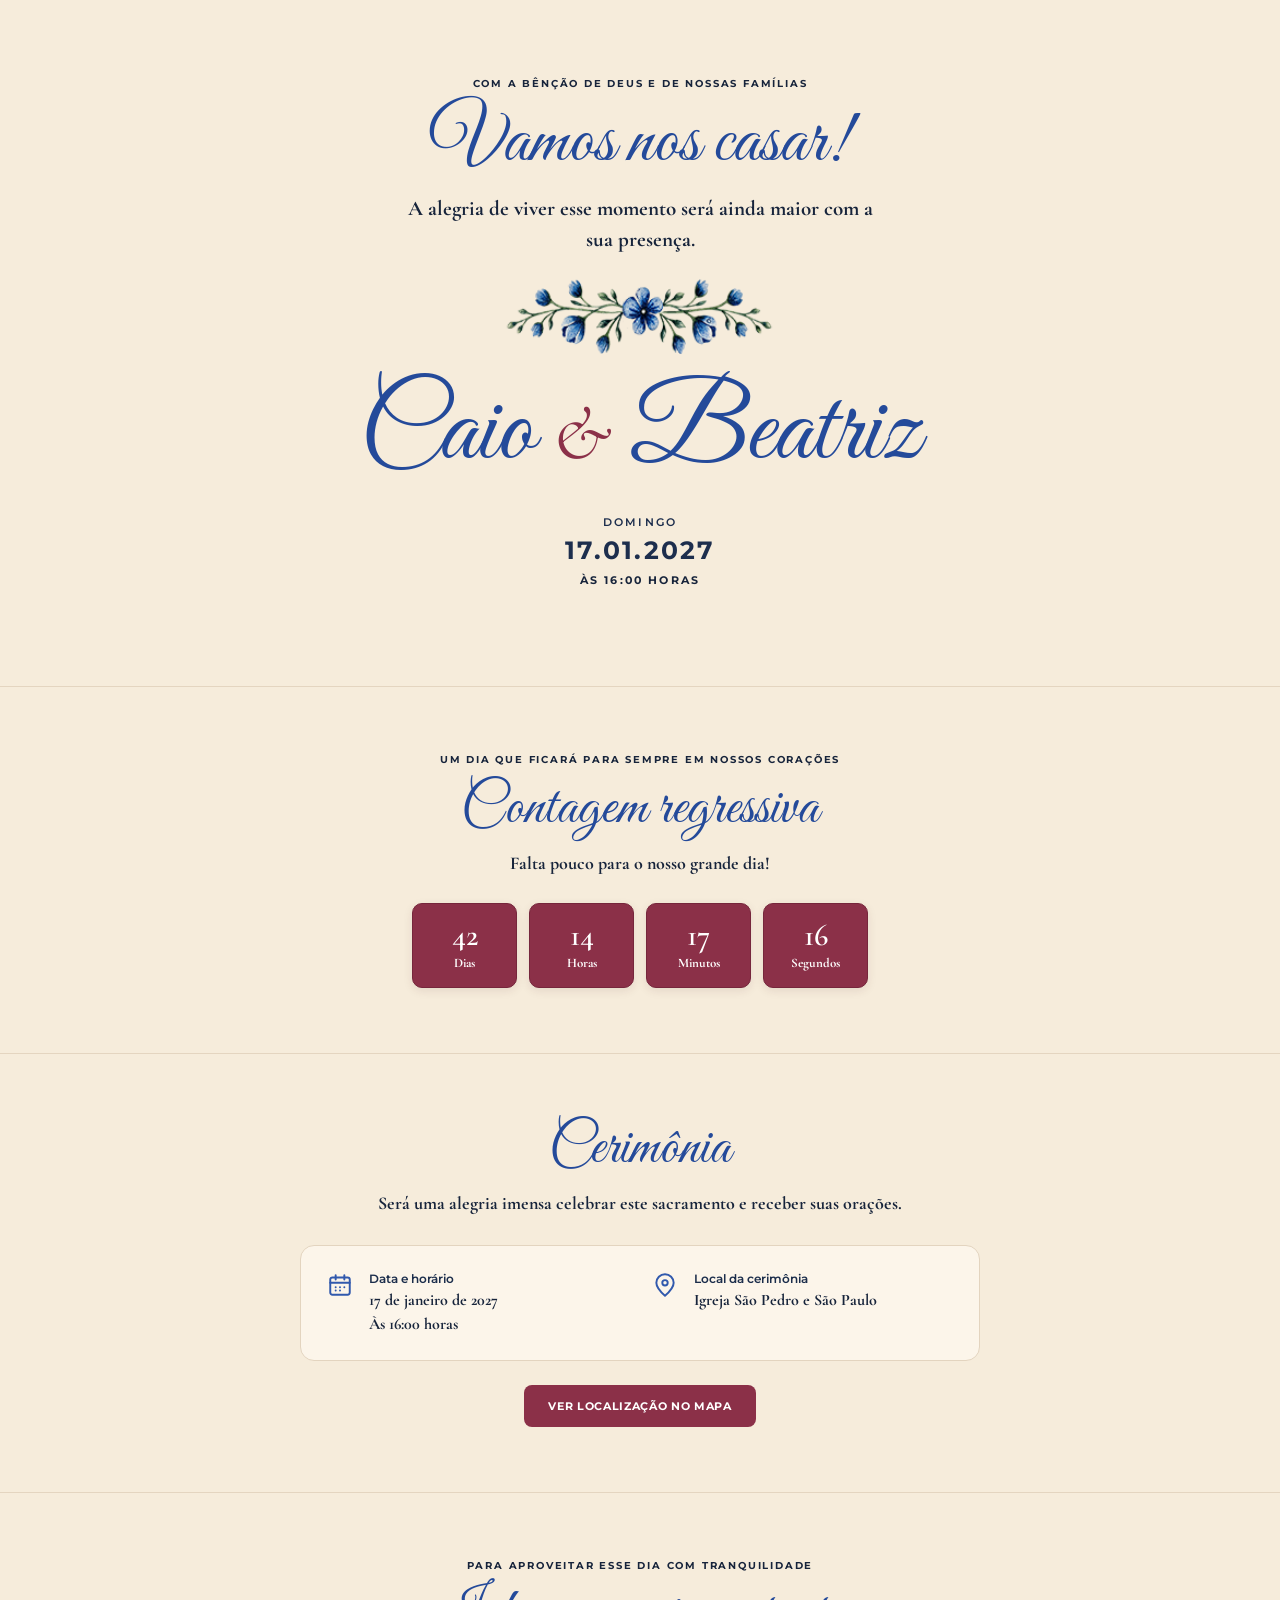
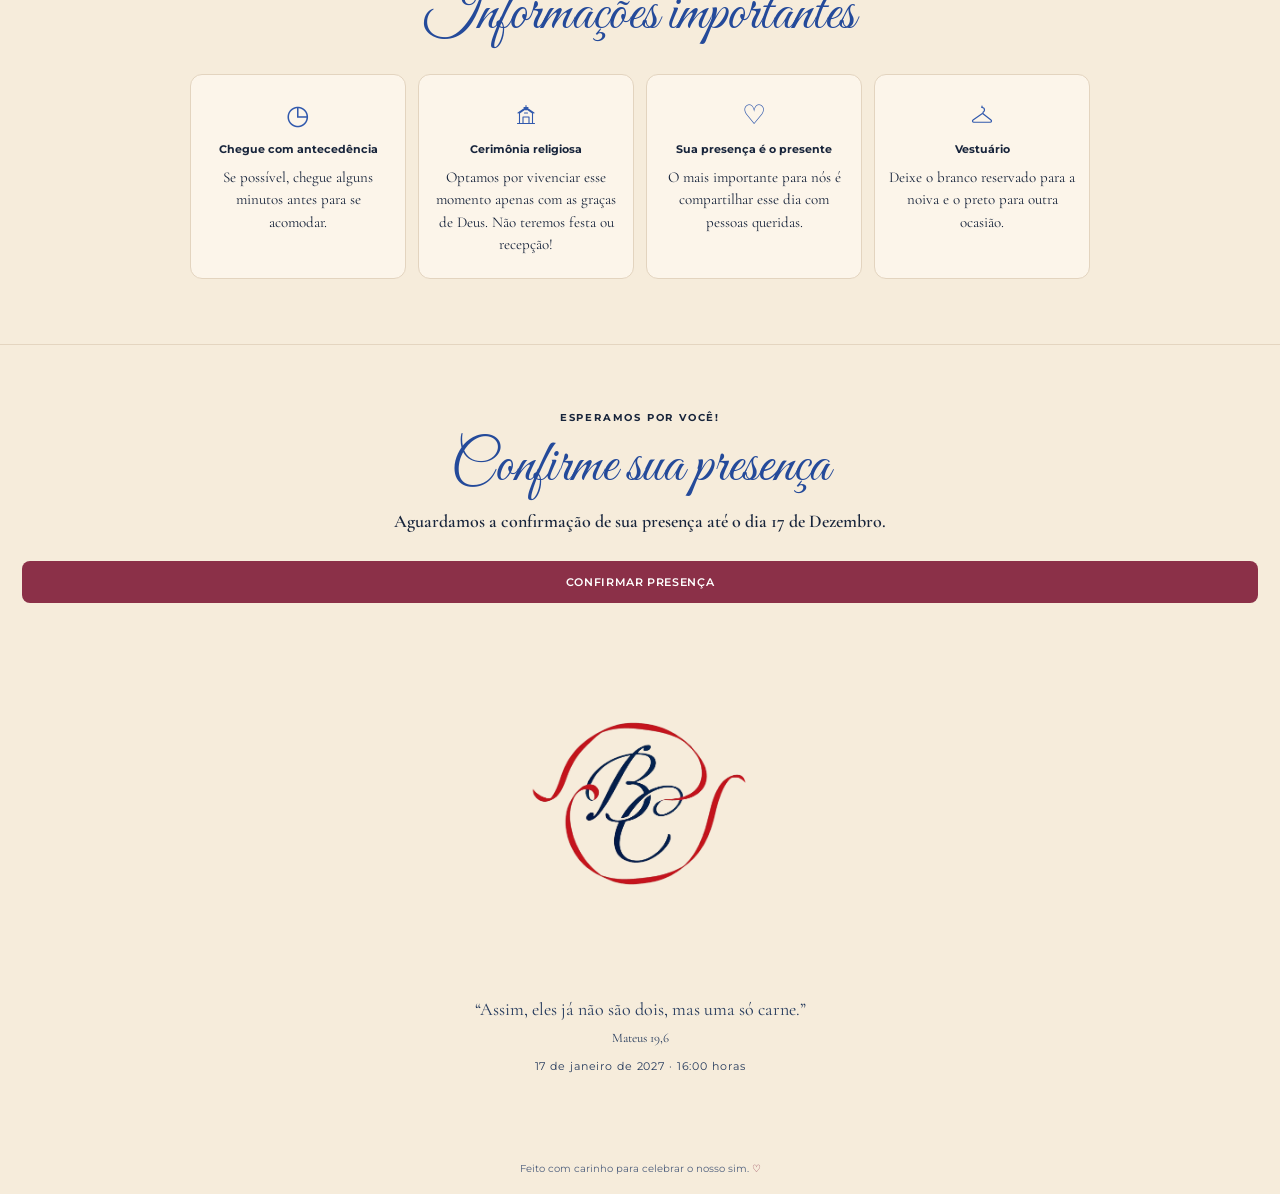
==== index.html @ 48c3df4e "Update index.html" ====
<!doctype html>
<html lang="pt-BR">
<head>
  <meta charset="utf-8">
  <meta name="viewport" content="width=device-width, initial-scale=1">
  <meta name="theme-color" content="#f6ecdb">
  <meta name="description" content="Convite de casamento de Caio e Beatriz. Será uma alegria celebrar esse momento com você.">
  <title>Caio & Beatriz | Nosso casamento</title>
  <link rel="preconnect" href="https://fonts.googleapis.com">
  <link rel="preconnect" href="https://fonts.gstatic.com" crossorigin>
  <link href="https://fonts.googleapis.com/css2?family=Great+Vibes&family=Cormorant+Garamond:wght@400;500;600&family=Montserrat:wght@400;500;600&display=swap" rel="stylesheet">
  <link rel="stylesheet" href="style.css">
</head>
<body>
  <main>
    <section class="hero botanical" id="inicio">
      <p class="eyebrow emphasis-copy">Com a bênção de Deus e de nossas famílias</p>
      <h1>Vamos nos casar!</h1>
      <p class="intro emphasis-copy">A alegria de viver esse momento será ainda maior com a sua presença.</p>
      <div class="ornament"><img src="arranjo-divisão.png" alt="Ornamento floral azul" /></div>
      <h2 class="couple-name"><span data-config="groom">Caio</span> <i class="name-separator">&</i> <span data-config="bride">Beatriz</span></h2>
      <div class="hero-date">
        <span class="weekday" id="weekday">DOMINGO</span>
        <strong id="date-large">17.01.2027</strong>
        <span id="time-large" class="emphasis-copy">ÀS 16:00 H</span>
      </div>
    </section>

    <section class="section countdown-section">
      <p class="eyebrow emphasis-copy">Um dia que ficará para sempre em nossos corações</p>
      <h2>Contagem regressiva</h2>
      <p class="section-lead emphasis-copy">Falta pouco para o nosso grande dia!</p>
      <div class="countdown" aria-live="polite">
        <div><strong id="days">—</strong><span>Dias</span></div>
        <div><strong id="hours">—</strong><span>Horas</span></div>
        <div><strong id="minutes">—</strong><span>Minutos</span></div>
        <div><strong id="seconds">—</strong><span>Segundos</span></div>
      </div>
    </section>

    <section class="section" id="cerimonia">
      <h2>Cerimônia</h2>
      <p class="section-lead emphasis-copy">Será uma alegria imensa celebrar este sacramento e receber suas orações.</p>
      <div class="details-card">
        <div class="detail">
          <span class="detail-icon" aria-hidden="true"><svg viewBox="0 0 24 24" fill="none" stroke="currentColor" stroke-width="1.8" stroke-linecap="round" stroke-linejoin="round"><rect x="3" y="5" width="18" height="16" rx="2"/><path d="M16 3v4M8 3v4M3 10h18"/><path d="M8 14h.01M12 14h.01M16 14h.01M8 17h.01M12 17h.01"/></svg></span>
          <div><b>Data e horário</b><span id="ceremony-date" class="emphasis-copy">17 de janeiro de 2027</span><span id="ceremony-time" class="emphasis-copy">Às 16:00 horas</span></div>
        </div>
        <div class="detail">
          <span class="detail-icon" aria-hidden="true"><svg viewBox="0 0 24 24" fill="none" stroke="currentColor" stroke-width="1.8" stroke-linecap="round" stroke-linejoin="round"><path d="M20 10c0 5-8 12-8 12S4 15 4 10a8 8 0 1 1 16 0Z"/><circle cx="12" cy="10" r="2.5"/></svg></span>
          <div><b>Local da cerimônia</b><span data-config="venue" class="emphasis-copy">Igreja São Pedro e São Paulo</span></div>
        </div>
      </div>
      <a class="primary-button" id="map-link" href="#" target="_blank" rel="noopener">Ver localização no mapa</a>
</section>
<section class="section" id="informacoes">
      <p class="eyebrow emphasis-copy">Para aproveitar esse dia com tranquilidade</p>
      <h2>Informações importantes</h2>
      <div class="info-grid">
        <article><span class="info-icon">◷</span><b>Chegue com antecedência</b><p>Se possível, chegue alguns minutos antes para se acomodar.</p></article>
        <article><span class="info-icon church-icon" aria-label="Igreja"><svg viewBox="0 0 48 48" aria-hidden="true" focusable="false"><path d="M7 41h34M11 41V20l13-9 13 9v21M18 41V28h12v13M21 20h6M24 5v9M20 9h8M8 20l16-11 16 11" fill="none" stroke="currentColor" stroke-width="2.2" stroke-linecap="round" stroke-linejoin="round"/></svg></span><b>Cerimônia religiosa</b><p>Optamos por vivenciar esse momento apenas com as graças de Deus. Não teremos festa ou recepção!</p></article>
        <article><span class="info-icon">♡</span><b>Sua presença é o presente</b><p>O mais importante para nós é compartilhar esse dia com pessoas queridas.</p></article>
        <article><span class="info-icon hanger-icon" aria-label="Cabide"><svg viewBox="0 0 48 48" aria-hidden="true" focusable="false"><path d="M24 9a5 5 0 0 1 5 5c0 2.2-1.3 3.5-3 4.5v3l16 12.5a2.5 2.5 0 0 1-1.5 4.5h-33a2.5 2.5 0 0 1-1.5-4.5L24 21.5" fill="none" stroke="currentColor" stroke-width="2.4" stroke-linecap="round" stroke-linejoin="round"/><path d="M24 9V6" fill="none" stroke="currentColor" stroke-width="2.4" stroke-linecap="round"/></svg></span><b>Vestuário</b><p data-config="dressCode"> Deixe o branco reservado para a noiva e o preto para outra ocasião.</p></article>
      </div>
    </section>

<section class="section rsvp-section" id="presenca">
  <p class="eyebrow emphasis-copy">Esperamos por você!</p>
  <h2>Confirme sua presença</h2>
  <p class="section-lead">Aguardamos a confirmação de sua presença até o dia 17 de Dezembro.</p>

  <a href="https://docs.google.com/forms/d/e/1FAIpQLSfyBePAG5L6mbTvOWnA65iunnndz1fjSqGIhm7T0NJXWZYzGg/viewform?usp=dialog"
     class="primary-button"
     target="_blank"
     rel="noopener noreferrer">
    CONFIRMAR PRESENÇA
  </a>
</section>

    <div class="monogram-placeholder monogram-after-rsvp"><img src="monograma.png" alt="Monograma de Caio e Beatriz"></div>

    <section class="closing botanical">
      <p>“Assim, eles já não são dois, mas uma só carne.”<br><small>Mateus 19,6</small></p>
      <p class="footer-date" id="footer-date">17 de janeiro de 2027 · 16:00 H</p>
    </section>
  </main>
  <footer>Feito com carinho para celebrar o nosso sim. <span>♡</span></footer>
  <script src="config.js"></script>
  <script src="script.js"></script>
</body>
</html>
---- style.css ----
*{box-sizing:border-box}html{scroll-behavior:smooth}body{margin:0;background:#f7f8fc;color:#263f70;font-family:"Cormorant Garamond",Georgia,serif;font-size:18px;line-height:1.5}.hero,.section,.closing{position:relative;text-align:center;padding:76px 22px}.hero{min-height:650px;display:flex;flex-direction:column;align-items:center;justify-content:center;overflow:hidden;background:radial-gradient(ellipse at 50% 40%,#fff 0,#eef2fb 54%,#e3eafa 100%)}.botanical:before,.botanical:after{content:"✿  ❧  ✿";position:absolute;color:#7186b2;opacity:.48;font-size:clamp(32px,6vw,70px);letter-spacing:12px;pointer-events:none}.botanical:before{top:18px;left:2%;transform:rotate(-18deg)}.botanical:after{right:2%;bottom:15px;transform:rotate(165deg)}.eyebrow{font-family:Montserrat,sans-serif;font-size:10px;letter-spacing:.18em;text-transform:uppercase;color:#7d89a4;margin:0 0 12px}.hero h1,.section h2,.closing h2{font-family:"Great Vibes",cursive;font-weight:400;font-size:clamp(48px,7vw,76px);line-height:1.05;margin:0 0 10px;color:#244a9a}.intro{max-width:470px;margin:0 auto 16px;font-size:21px}.ornament{width:min(285px,78vw);height:80px;margin:4px auto 12px;display:flex;align-items:center;justify-content:center;position:relative}.ornament img{display:block;width:100%;height:100%;object-fit:contain}.invite-line{font-size:15px;letter-spacing:.04em}.couple-name{font-family:"Great Vibes",cursive;font-size:clamp(64px,10vw,110px);font-weight:400;line-height:1.1;margin:5px 0 20px;color:#244a9a}.couple-name i{font-size:.7em;color:#8b3048}.name-separator{font-family:"Cormorant Garamond",Georgia,serif}.hero-date{display:flex;flex-direction:column;gap:2px;margin:0 0 22px;font-family:Montserrat,sans-serif;letter-spacing:.12em}.hero-date strong{font-size:25px}.hero-date span{font-size:11px}.weekday{font-weight:600}.primary-button{display:inline-flex;align-items:center;justify-content:center;gap:12px;border:0;border-radius:8px;padding:13px 24px;background:#3159ad;color:white;text-decoration:none;font-family:Montserrat,sans-serif;font-size:11px;letter-spacing:.06em;text-transform:uppercase;cursor:pointer;transition:.2s}.primary-button:hover{background:#203f82;transform:translateY(-1px)}.section{padding:65px 22px;border-top:1px solid #dce3f2;background:linear-gradient(135deg,#f8f9fd,#e9eef9)}.section h2{font-size:clamp(42px,6vw,58px)}.section-lead{max-width:560px;margin:0 auto 26px}.countdown{display:flex;justify-content:center;gap:12px;flex-wrap:wrap}.countdown div{width:105px;padding:13px 8px;background:rgba(69,105,190,.10);border:1px solid #dce4f4;border-radius:10px;display:flex;flex-direction:column}.countdown strong{font-size:31px;font-weight:500;line-height:1.2}.countdown span{font-size:13px}.details-card{max-width:680px;margin:28px auto 24px;padding:24px;display:grid;grid-template-columns:1fr 1fr;gap:20px;text-align:left;background:rgba(255,255,255,.55);border:1px solid #dce3f0;border-radius:14px}.detail{display:flex;gap:14px;align-items:flex-start}.detail-icon{font-size:28px;color:#3159ad}.detail div{display:flex;flex-direction:column}.detail b{font-family:Montserrat,sans-serif;font-size:12px}.detail span:not(.detail-icon){font-size:16px}.small-note{font-family:Montserrat,sans-serif;font-size:10px;color:#7e8ba7;margin:12px auto 0}.soft-section{background:radial-gradient(ellipse at center,#fff,#e9eef9)}.story-text{max-width:650px;margin:0 auto 26px}.photo-placeholder{max-width:520px;min-height:170px;margin:auto;border:1px dashed #aab8d5;border-radius:14px;background:rgba(255,255,255,.55);display:flex;flex-direction:column;align-items:center;justify-content:center;padding:20px;color:#7385a8}.photo-placeholder span{font-size:32px;color:#8b3048}.photo-placeholder p{margin:5px}.photo-placeholder small{font-family:Montserrat,sans-serif;font-size:9px}.photo-placeholder img{display:block;width:100%;max-height:340px;object-fit:cover;border-radius:12px}.info-grid{max-width:900px;margin:28px auto 0;display:grid;grid-template-columns:repeat(4,1fr);gap:12px}.info-grid article{padding:22px 14px;background:rgba(255,255,255,.62);border:1px solid #dfe5f2;border-radius:12px}.info-icon{display:block;font-size:30px;margin-bottom:8px;color:#3159ad}.info-grid b{font-family:Montserrat,sans-serif;font-size:11px;display:block}.info-grid p{font-size:15px;margin:8px 0 0}.rsvp-section{background:linear-gradient(135deg,#f8f9fd,#e8edfa)}.rsvp-form{max-width:420px;margin:25px auto 0;text-align:left;display:flex;flex-direction:column;gap:8px}.rsvp-form label{font-family:Montserrat,sans-serif;font-size:11px}.rsvp-form input,.rsvp-form select{width:100%;padding:13px;border:1px solid #c6d1e8;border-radius:7px;background:white;color:#263f70;font:16px "Cormorant Garamond",serif;margin-bottom:8px}.rsvp-form button{width:100%;margin-top:8px}.closing{padding:60px 22px;background:radial-gradient(ellipse at center,#fff,#e9eef9)}.closing h2{font-size:45px}.closing-names{font-family:"Great Vibes",cursive;font-size:58px;margin:0;color:#244a9a}.closing p{margin:8px auto}.closing small{font-size:13px}.footer-date{font-family:Montserrat,sans-serif;font-size:11px;letter-spacing:.08em}footer{text-align:center;padding:18px;background:#e5eaf6;font-family:Montserrat,sans-serif;font-size:10px;color:#63759b}footer span{color:#8b3048}
@media(max-width:700px){.hero{min-height:610px;padding:65px 20px}.details-card{grid-template-columns:1fr;padding:18px}.info-grid{grid-template-columns:repeat(2,1fr)}.section{padding:52px 18px}.countdown{gap:7px}.countdown div{width:calc(50% - 7px);max-width:130px}.botanical:before,.botanical:after{font-size:30px;letter-spacing:3px}.couple-name{font-size:72px}}
@media(prefers-reduced-motion:reduce){html{scroll-behavior:auto}*,*:before,*:after{transition:none!important}}


/* Ajuste de contraste para melhorar a leitura dos textos formais. */
body{color:#1d2e4d}
.intro,.invite-line,.section-lead,.detail span:not(.detail-icon),.info-grid p,.closing p{color:#263b5d}
.eyebrow,.small-note,.footer-date,footer{color:#4e5f7d}
.detail b,.info-grid b,.rsvp-form label{color:#1b2d4b;font-weight:600}
.hero-date,.rsvp-form,.countdown,.section{color:#1d2e4d}
.countdown span{color:#344967}


/* Destaque das frases solicitadas no convite. */
.emphasis-copy{color:#17243b!important;font-weight:700!important}

/* Paleta em tom marfim quente e contagem regressiva em marsala. */
body{background:#f6ecdb}
.hero{background:radial-gradient(ellipse at 50% 40%,#fbf5eb 0,#f6ecdb 58%,#eee0ca 100%)}
.section{background:linear-gradient(135deg,#f8f1e6,#f0e4d2);border-top-color:#e4d5c0}
.soft-section{background:radial-gradient(ellipse at center,#fbf5eb,#f0e4d2)}
.rsvp-section{background:linear-gradient(135deg,#f8f1e6,#efe2cf)}
.closing{background:radial-gradient(ellipse at center,#fbf5eb,#f0e4d2)}
footer{background:#e9dcc8}
.details-card,.info-grid article,.photo-placeholder{background:rgba(255,250,242,.68);border-color:#e3d4bf}
.countdown div{background:#8b3048;border:1px solid #76263c;box-shadow:0 3px 10px rgba(80,25,42,.10)}
.countdown strong{color:#fff;font-weight:600}
.countdown span{color:#35151f;font-weight:700}

/* Ajustes finais solicitados: fundo uniforme, sem adornos nas extremidades e rótulos brancos. */
body,
.hero,
.section,
.soft-section,
.rsvp-section,
.closing,
footer{background:#f6ecdb!important}
.botanical:before,
.botanical:after{display:none!important}
.countdown span{color:#fff!important;font-weight:700}


/* Botão de localização em marsala, com texto branco e em negrito. */
#map-link{background:#8b3048;color:#fff;font-weight:700}
#map-link:hover{background:#76263c}


/* Ícones de calendário e localização e destaque dos dados da cerimônia. */
.detail-icon{width:30px;min-width:30px;height:30px;display:flex;align-items:center;justify-content:center}
.detail-icon svg{display:block;width:26px;height:26px}
#ceremony-date,#ceremony-time,[data-config="venue"]{color:#17243b!important;font-weight:700!important}


/* Informações importantes: ícone de igreja e maior contraste nos textos. */
#informacoes .eyebrow,
#informacoes .info-grid b,
#informacoes .info-grid p{color:#17243b!important}
#informacoes .info-grid b{font-weight:700}
#informacoes .info-icon.church-icon{display:flex;align-items:center;justify-content:center}
#informacoes .info-icon.church-icon svg{display:block;width:31px;height:31px}

/* Ícone simples de cabide em Informações importantes. */
#informacoes .info-icon.hanger-icon{display:flex;align-items:center;justify-content:center}
#informacoes .info-icon.hanger-icon svg{display:block;width:31px;height:31px}

/* Padroniza tamanho e alinhamento dos quatro ícones de Informações importantes */
#informacoes .info-grid .info-icon{display:flex;width:36px;height:36px;margin:0 auto 8px;align-items:center;justify-content:center;font-size:27px;line-height:1}
#informacoes .info-grid .info-icon svg{display:block;width:24px;height:24px;flex:0 0 24px}

/* Reforça o contraste das informações e das frases da confirmação de presença. */
#informacoes .info-grid b,
#informacoes .info-grid p,
#informacoes .eyebrow,
#presenca .eyebrow,
#presenca .section-lead{color:#17243b!important}
#presenca .eyebrow,
#presenca .section-lead{font-weight:600}


/* Botão de confirmação em vermelho marsala */
#presenca .rsvp-form {
  max-width: 320px;
  margin: 25px auto 0;
  text-align: center;
}
#presenca .primary-button {
  width: 100%;
  background: #8b3048;
  color: #ffffff;
  font-weight: 600;
}
#presenca .primary-button:hover {
  background: #70243a;
}

/* Espaço reservado para o monograma: substitua monograma.png pelo PNG definitivo. */
.monogram-placeholder{width:224px;height:224px;margin:0 auto 18px;display:flex;align-items:center;justify-content:center;overflow:hidden}
.monogram-placeholder img{display:block;width:100%;height:100%;object-fit:contain}

/* Monograma posicionado logo após a confirmação de presença. */
.monogram-after-rsvp{width:224px;height:224px;margin:24px auto 12px;}
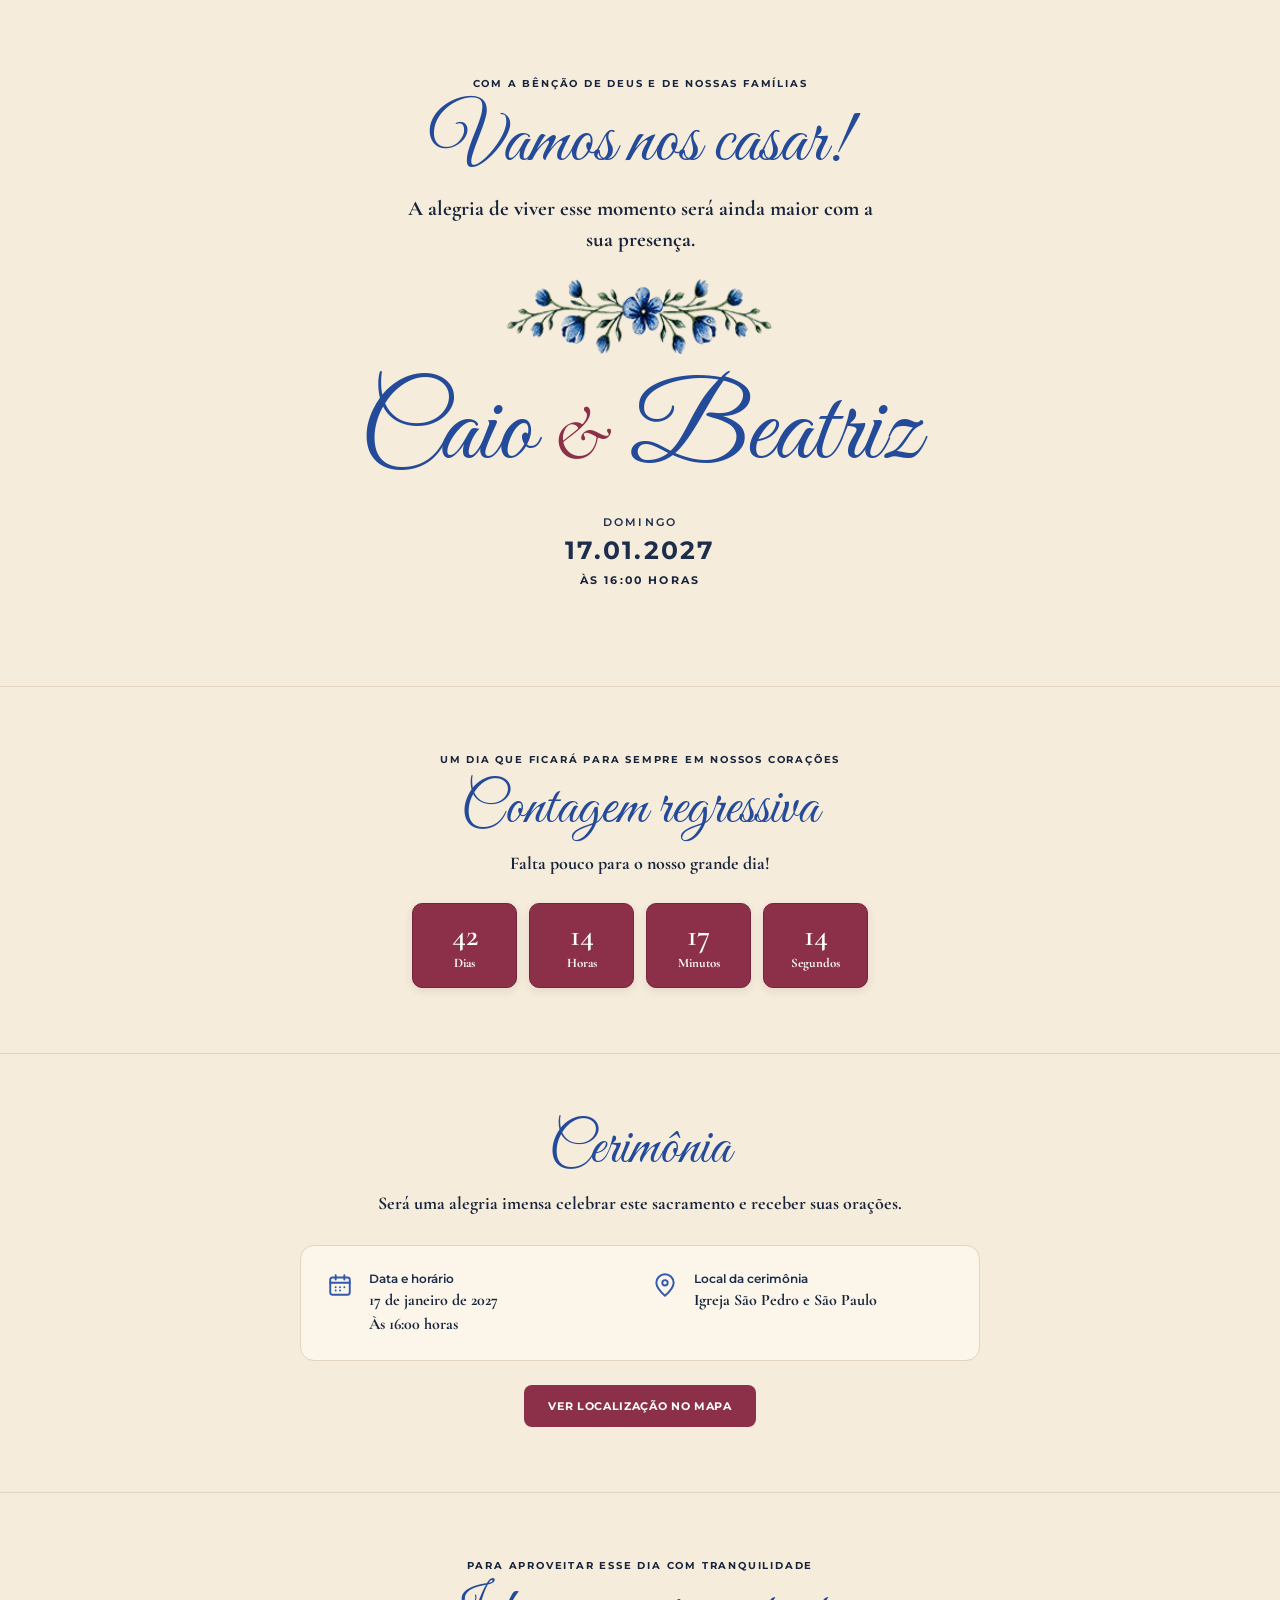
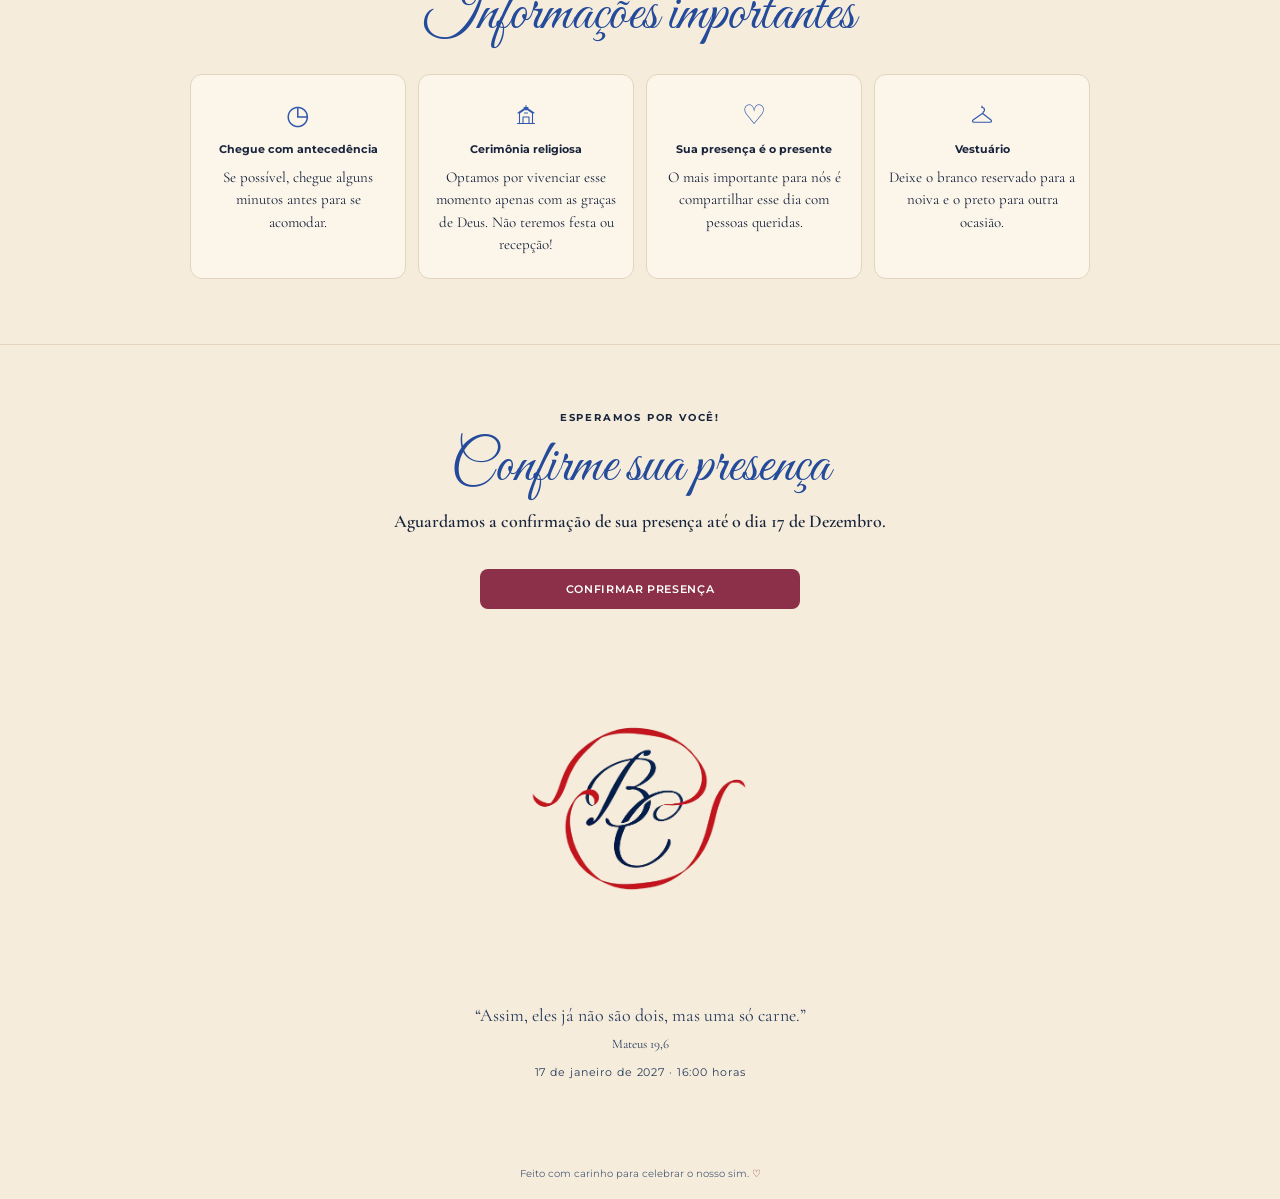
==== commit 4b127959: "Update index.html" ====
--- a/index.html
+++ b/index.html
@@ -65,17 +65,13 @@
     </section>
 
 <section class="section rsvp-section" id="presenca">
-  <p class="eyebrow emphasis-copy">Esperamos por você!</p>
-  <h2>Confirme sua presença</h2>
-  <p class="section-lead">Aguardamos a confirmação de sua presença até o dia 17 de Dezembro.</p>
-
-  <a href="https://docs.google.com/forms/d/e/1FAIpQLSfyBePAG5L6mbTvOWnA65iunnndz1fjSqGIhm7T0NJXWZYzGg/viewform?usp=dialog"
-     class="primary-button"
-     target="_blank"
-     rel="noopener noreferrer">
-    CONFIRMAR PRESENÇA
-  </a>
-</section>
+      <p class="eyebrow emphasis-copy">Esperamos por você!</p>
+      <h2>Confirme sua presença</h2>
+      <p class="section-lead">Aguardamos a confirmação de sua presença até o dia 17 de Dezembro.</p>
+      <form id="rsvp-form" class="rsvp-form">
+        <button class="primary-button" type="submit">CONFIRMAR PRESENÇA</button>
+      </form>
+    </section>      
 
     <div class="monogram-placeholder monogram-after-rsvp"><img src="monograma.png" alt="Monograma de Caio e Beatriz"></div>
 
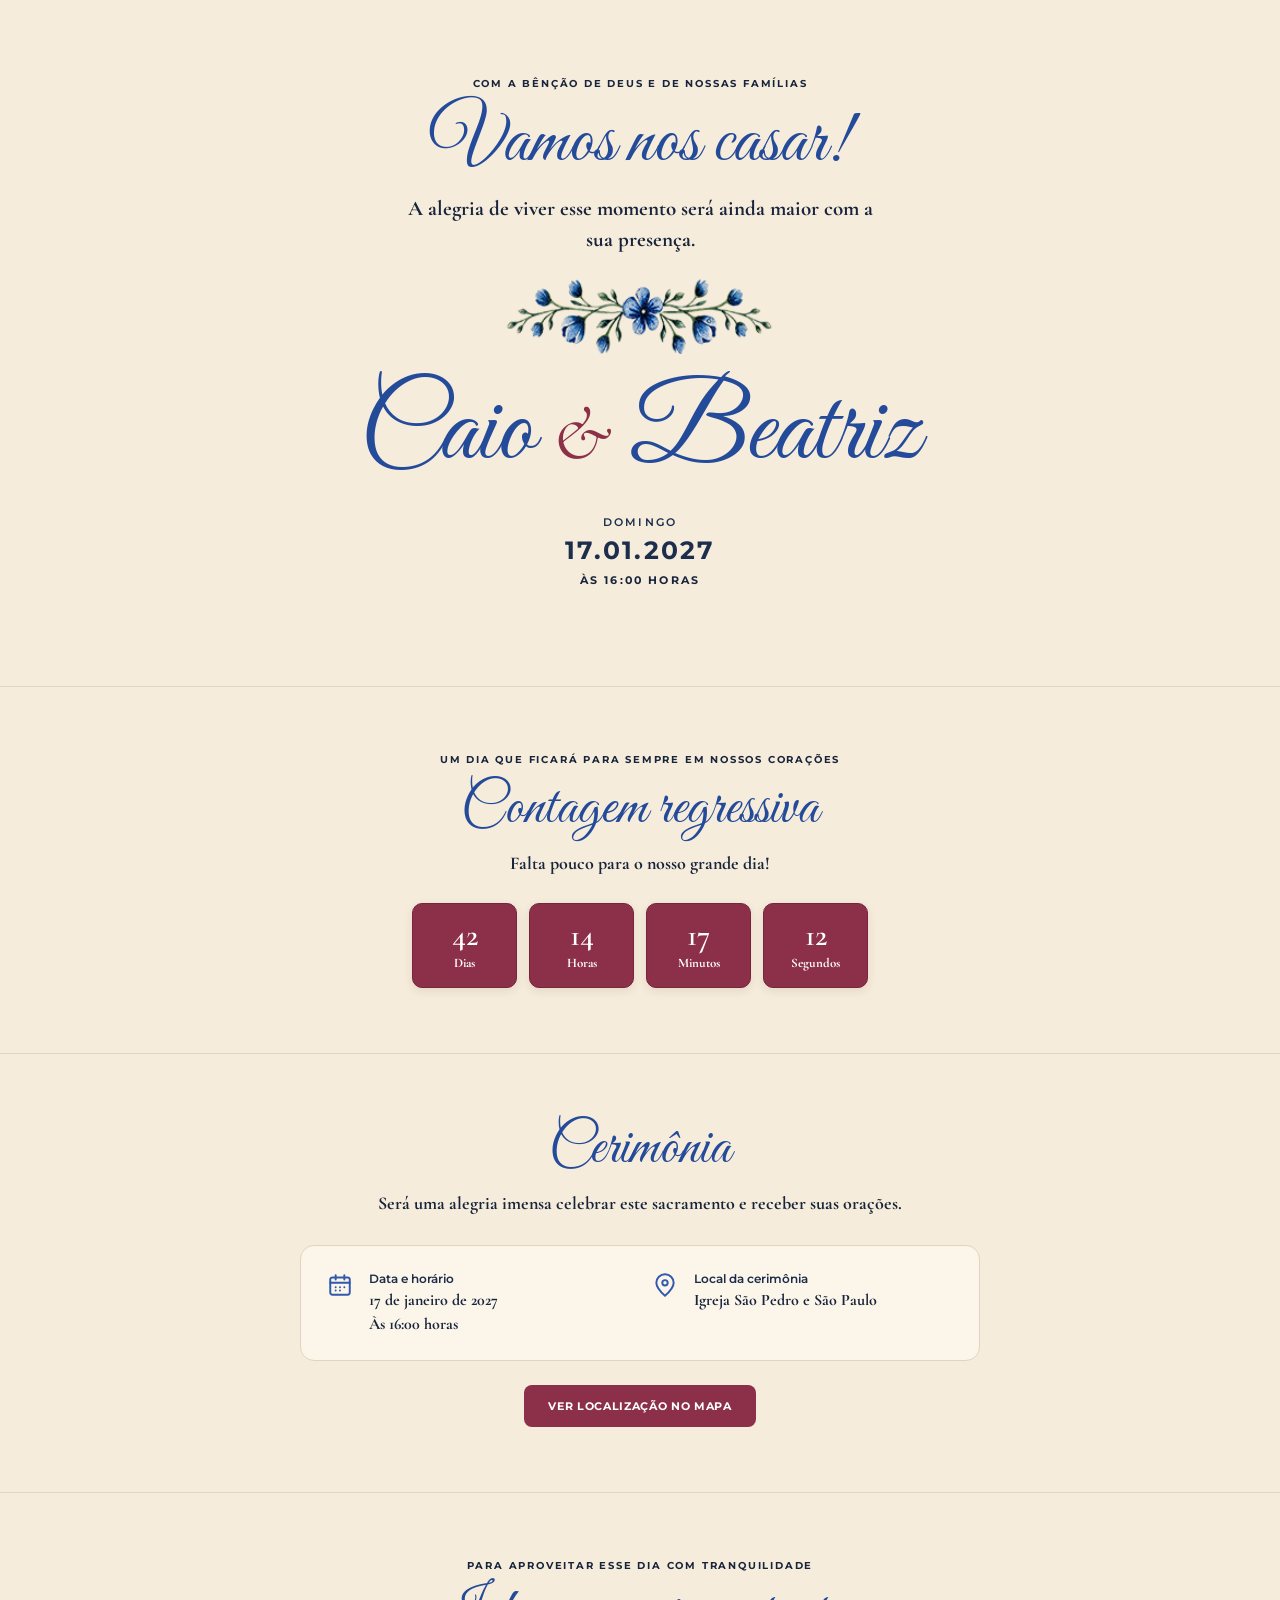
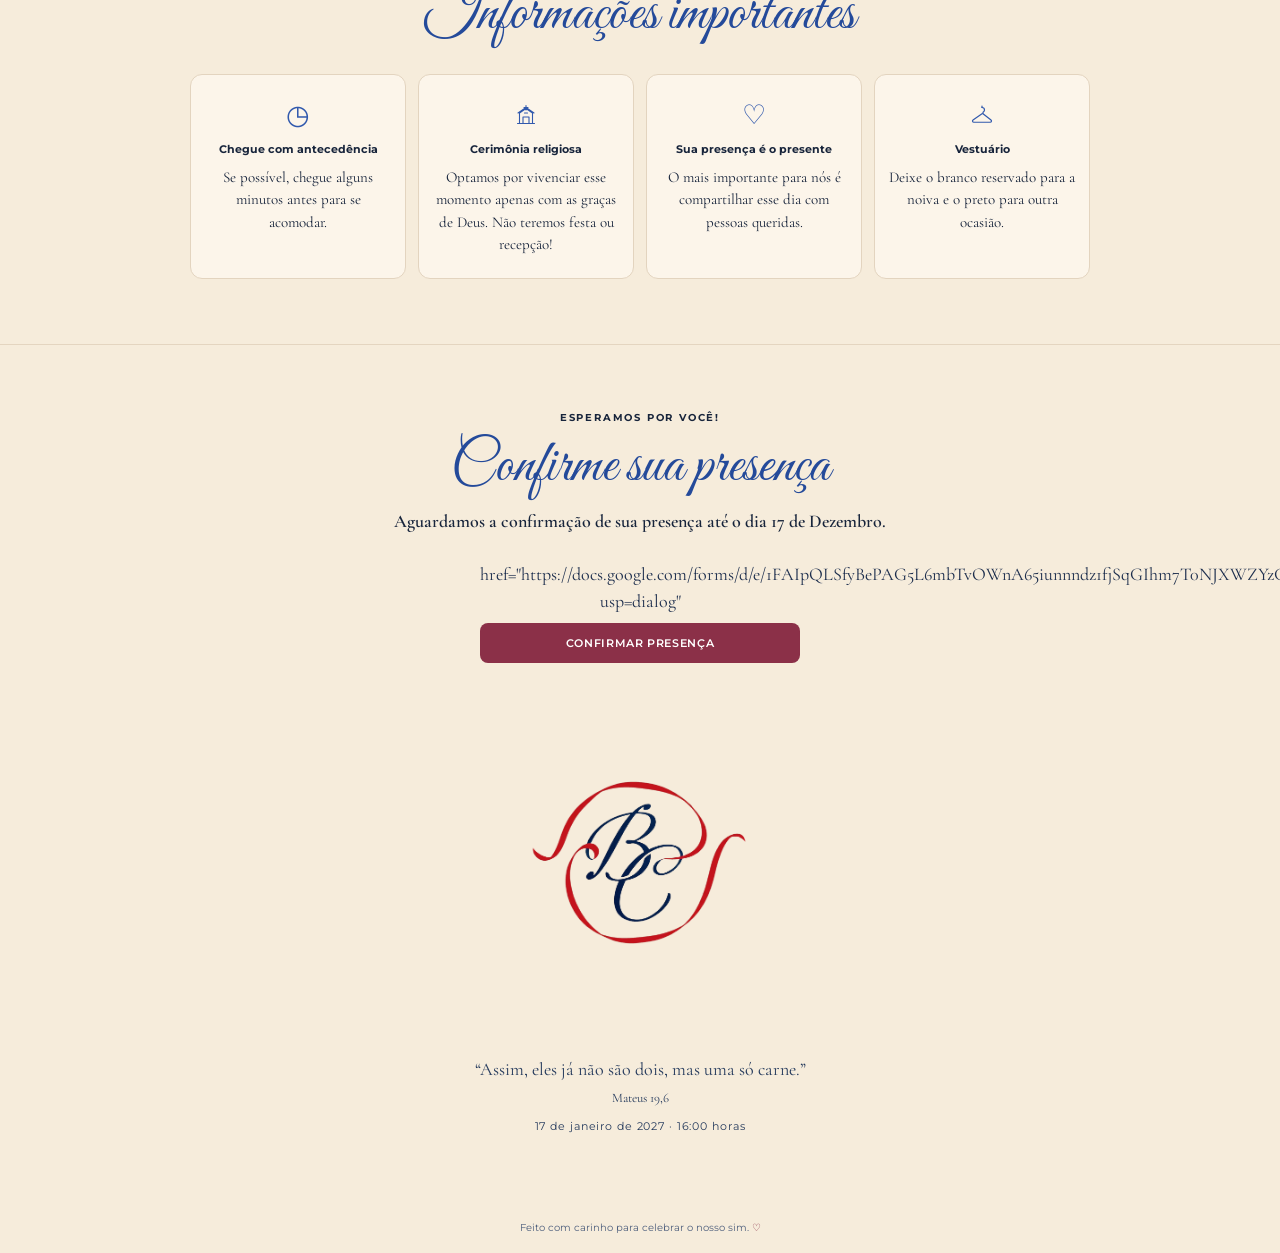
==== commit 90f44b13: "Update index.html" ====
--- a/index.html
+++ b/index.html
@@ -69,7 +69,9 @@
       <h2>Confirme sua presença</h2>
       <p class="section-lead">Aguardamos a confirmação de sua presença até o dia 17 de Dezembro.</p>
       <form id="rsvp-form" class="rsvp-form">
+        <a> href="https://docs.google.com/forms/d/e/1FAIpQLSfyBePAG5L6mbTvOWnA65iunnndz1fjSqGIhm7T0NJXWZYzGg/viewform?usp=dialog"
         <button class="primary-button" type="submit">CONFIRMAR PRESENÇA</button>
+        </a>
       </form>
     </section>      
 
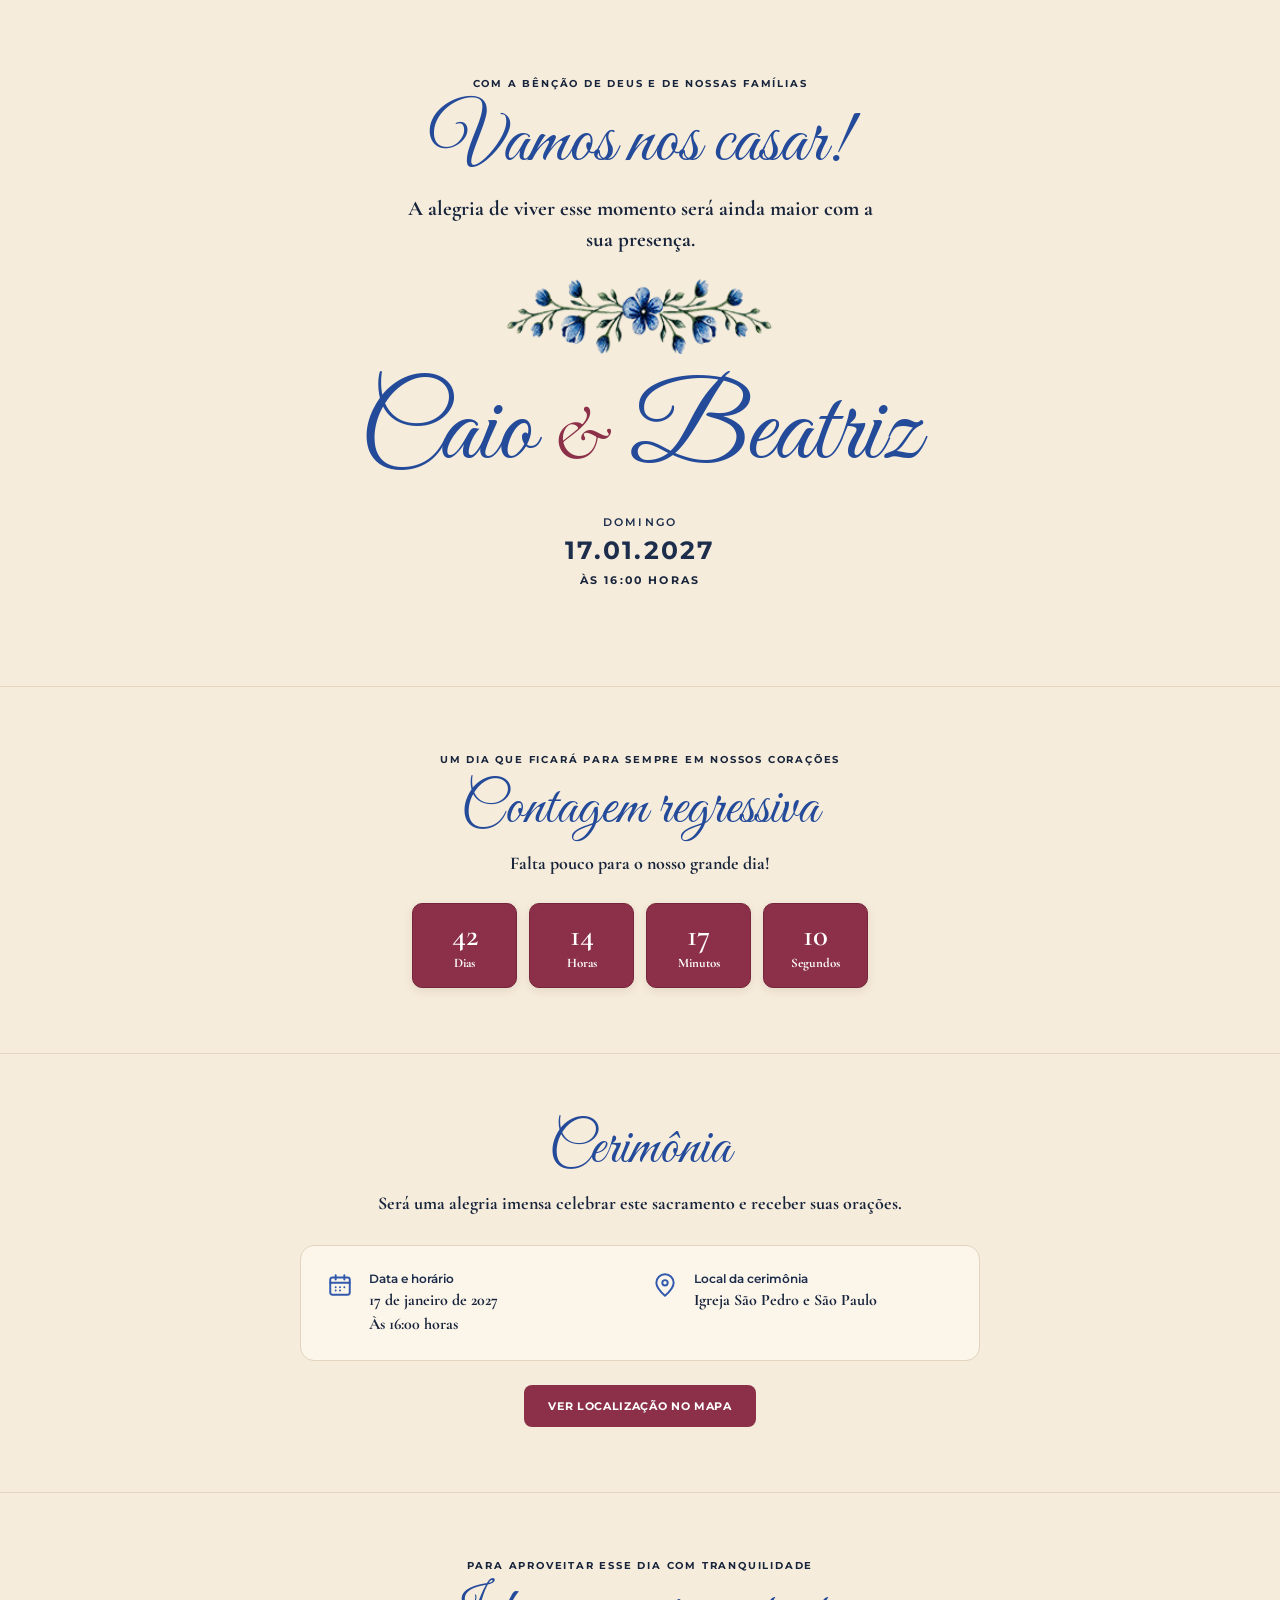
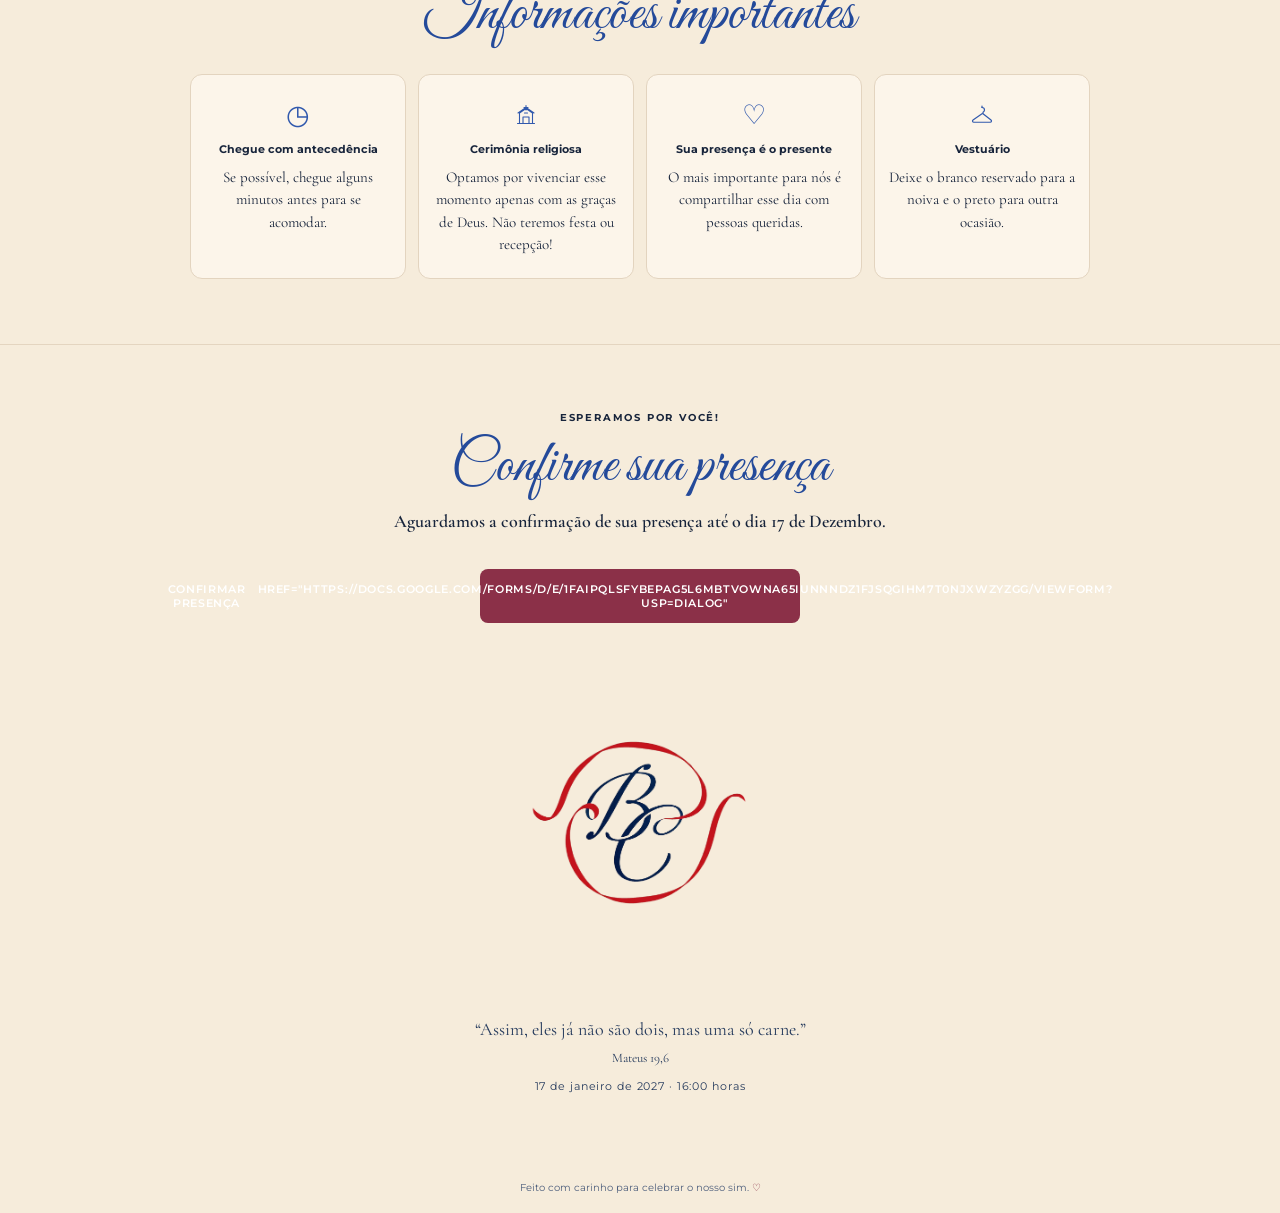
==== commit 2cd2a29b: "Update index.html" ====
--- a/index.html
+++ b/index.html
@@ -69,9 +69,9 @@
       <h2>Confirme sua presença</h2>
       <p class="section-lead">Aguardamos a confirmação de sua presença até o dia 17 de Dezembro.</p>
       <form id="rsvp-form" class="rsvp-form">
-        <a> href="https://docs.google.com/forms/d/e/1FAIpQLSfyBePAG5L6mbTvOWnA65iunnndz1fjSqGIhm7T0NJXWZYzGg/viewform?usp=dialog"
-        <button class="primary-button" type="submit">CONFIRMAR PRESENÇA</button>
-        </a>
+        <button class="primary-button" type="submit">CONFIRMAR PRESENÇA
+          <a> href="https://docs.google.com/forms/d/e/1FAIpQLSfyBePAG5L6mbTvOWnA65iunnndz1fjSqGIhm7T0NJXWZYzGg/viewform?usp=dialog"</a>
+        </button>
       </form>
     </section>      
 
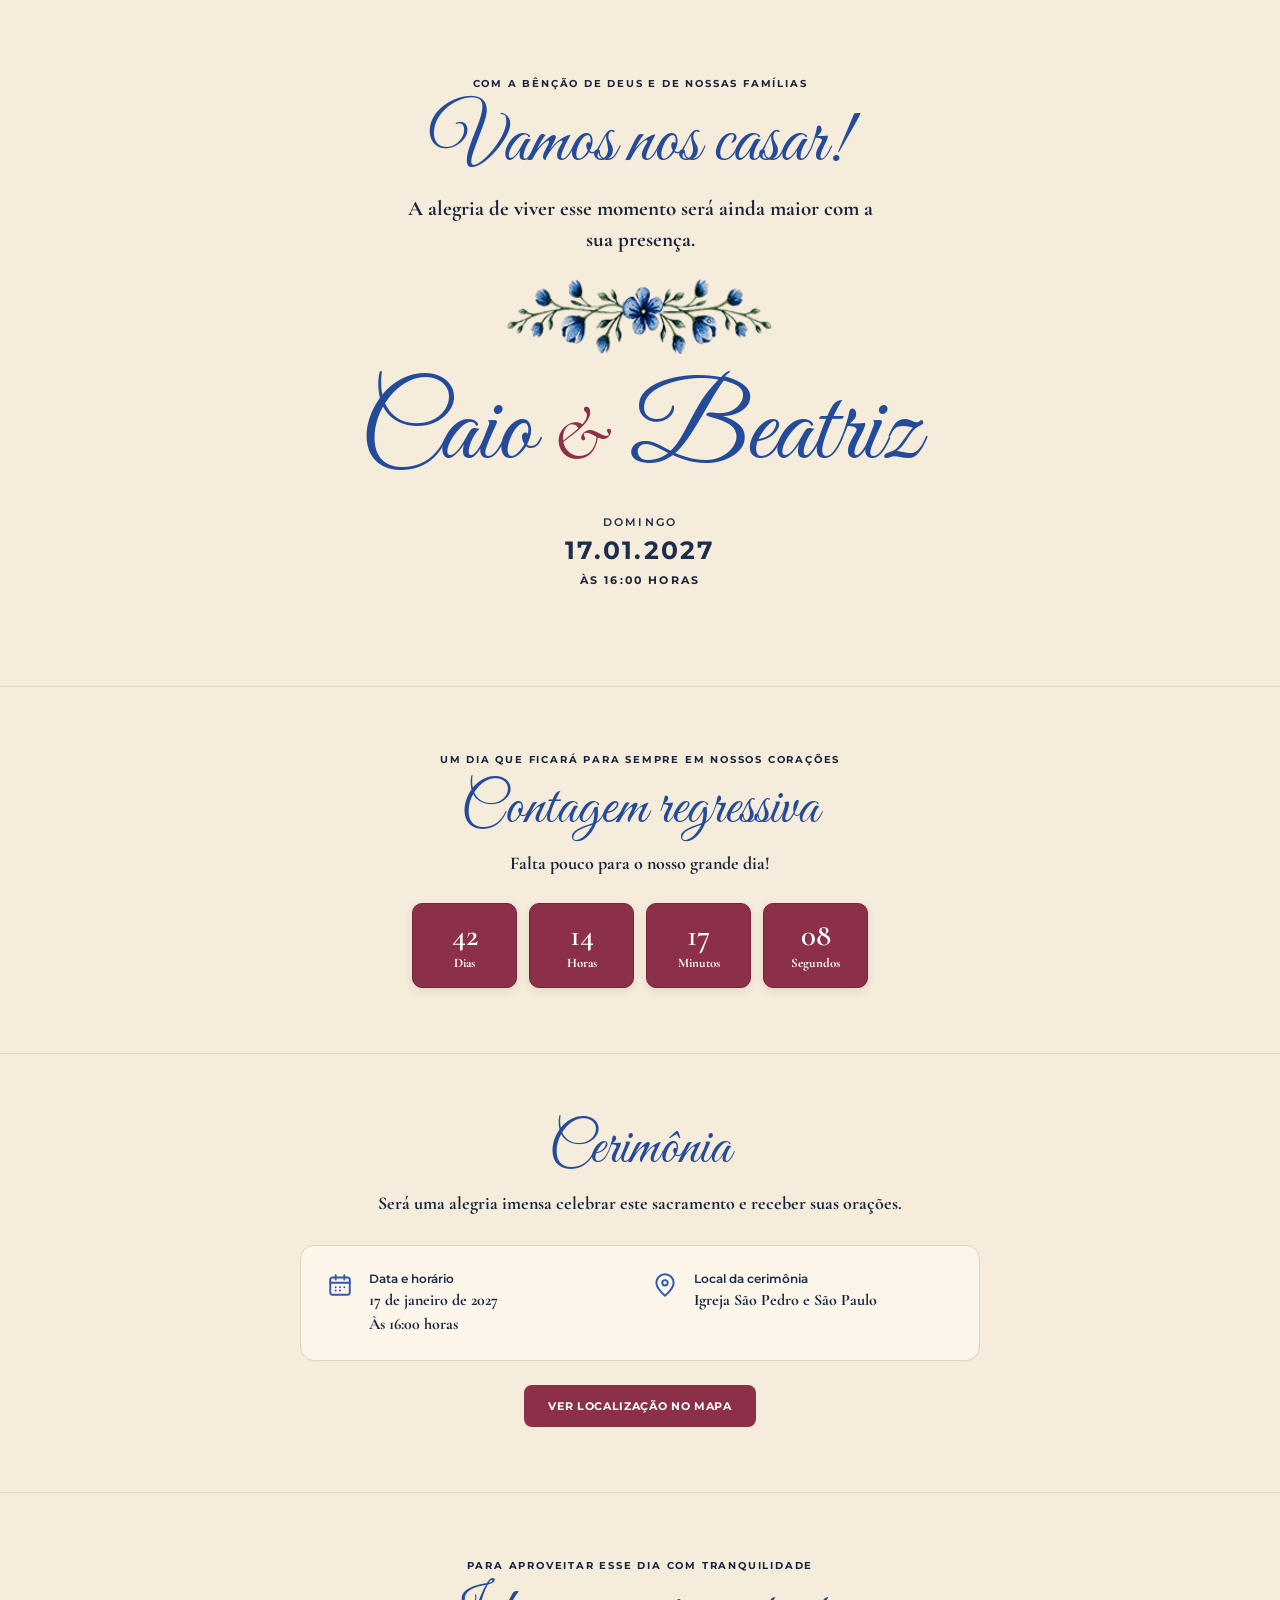
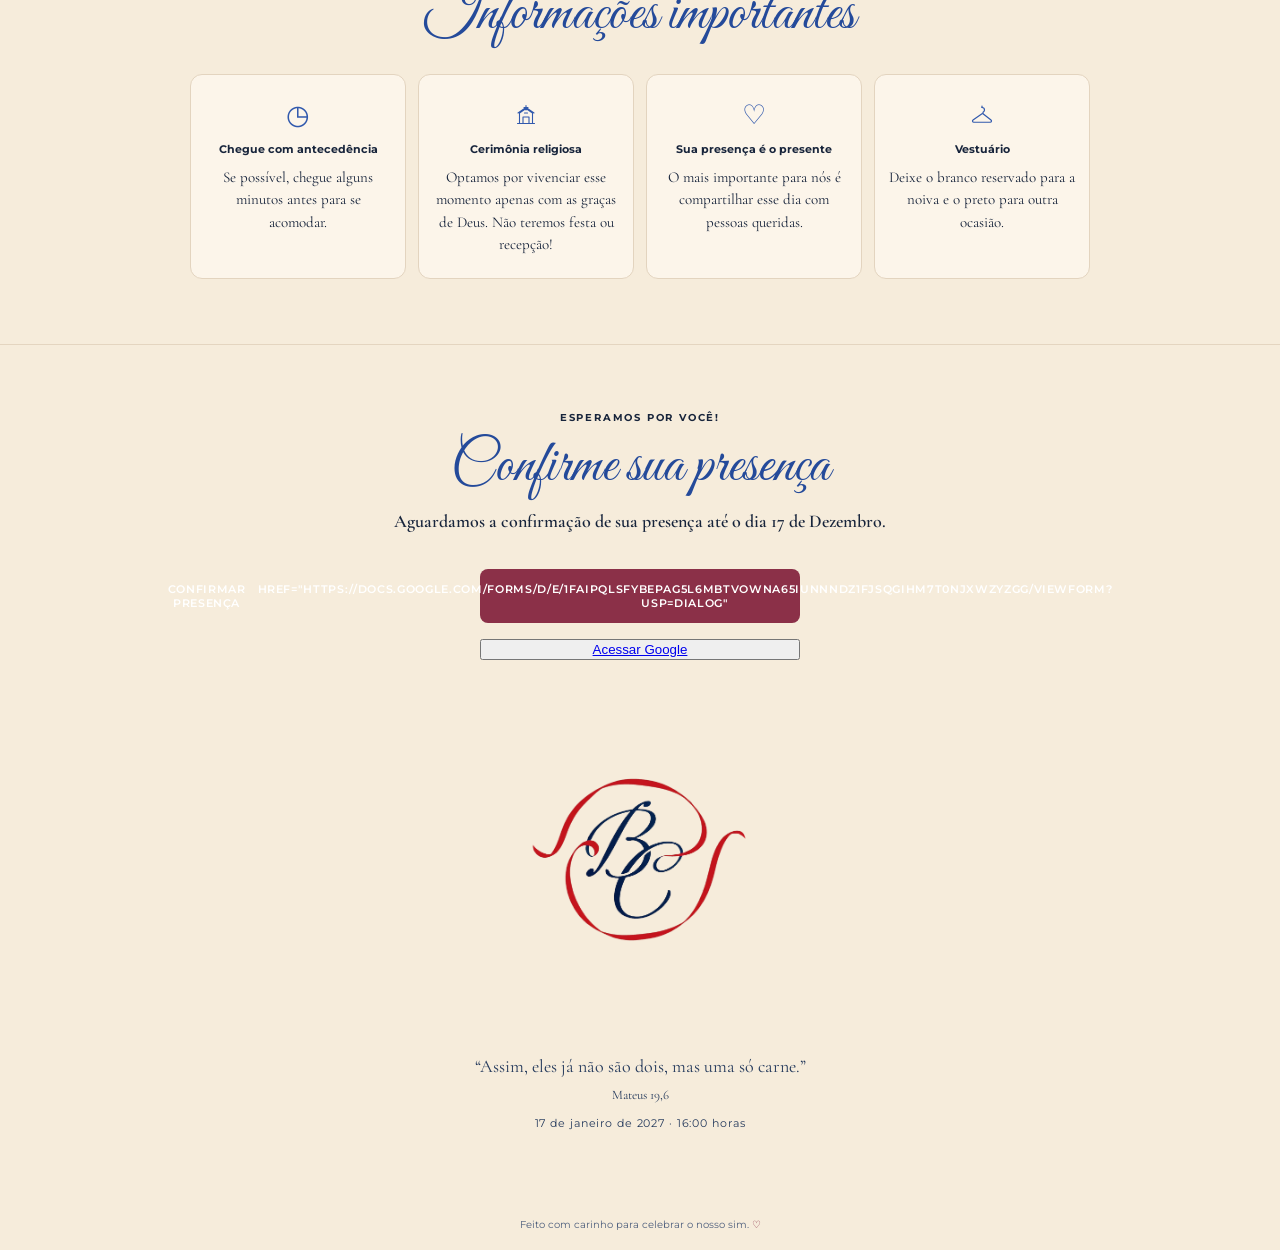
==== commit 905d258b: "Update index.html" ====
--- a/index.html
+++ b/index.html
@@ -72,6 +72,9 @@
         <button class="primary-button" type="submit">CONFIRMAR PRESENÇA
           <a> href="https://docs.google.com/forms/d/e/1FAIpQLSfyBePAG5L6mbTvOWnA65iunnndz1fjSqGIhm7T0NJXWZYzGg/viewform?usp=dialog"</a>
         </button>
+        <button>
+          <a href="https://google.com">Acessar Google</a>
+        </button>
       </form>
     </section>      
 
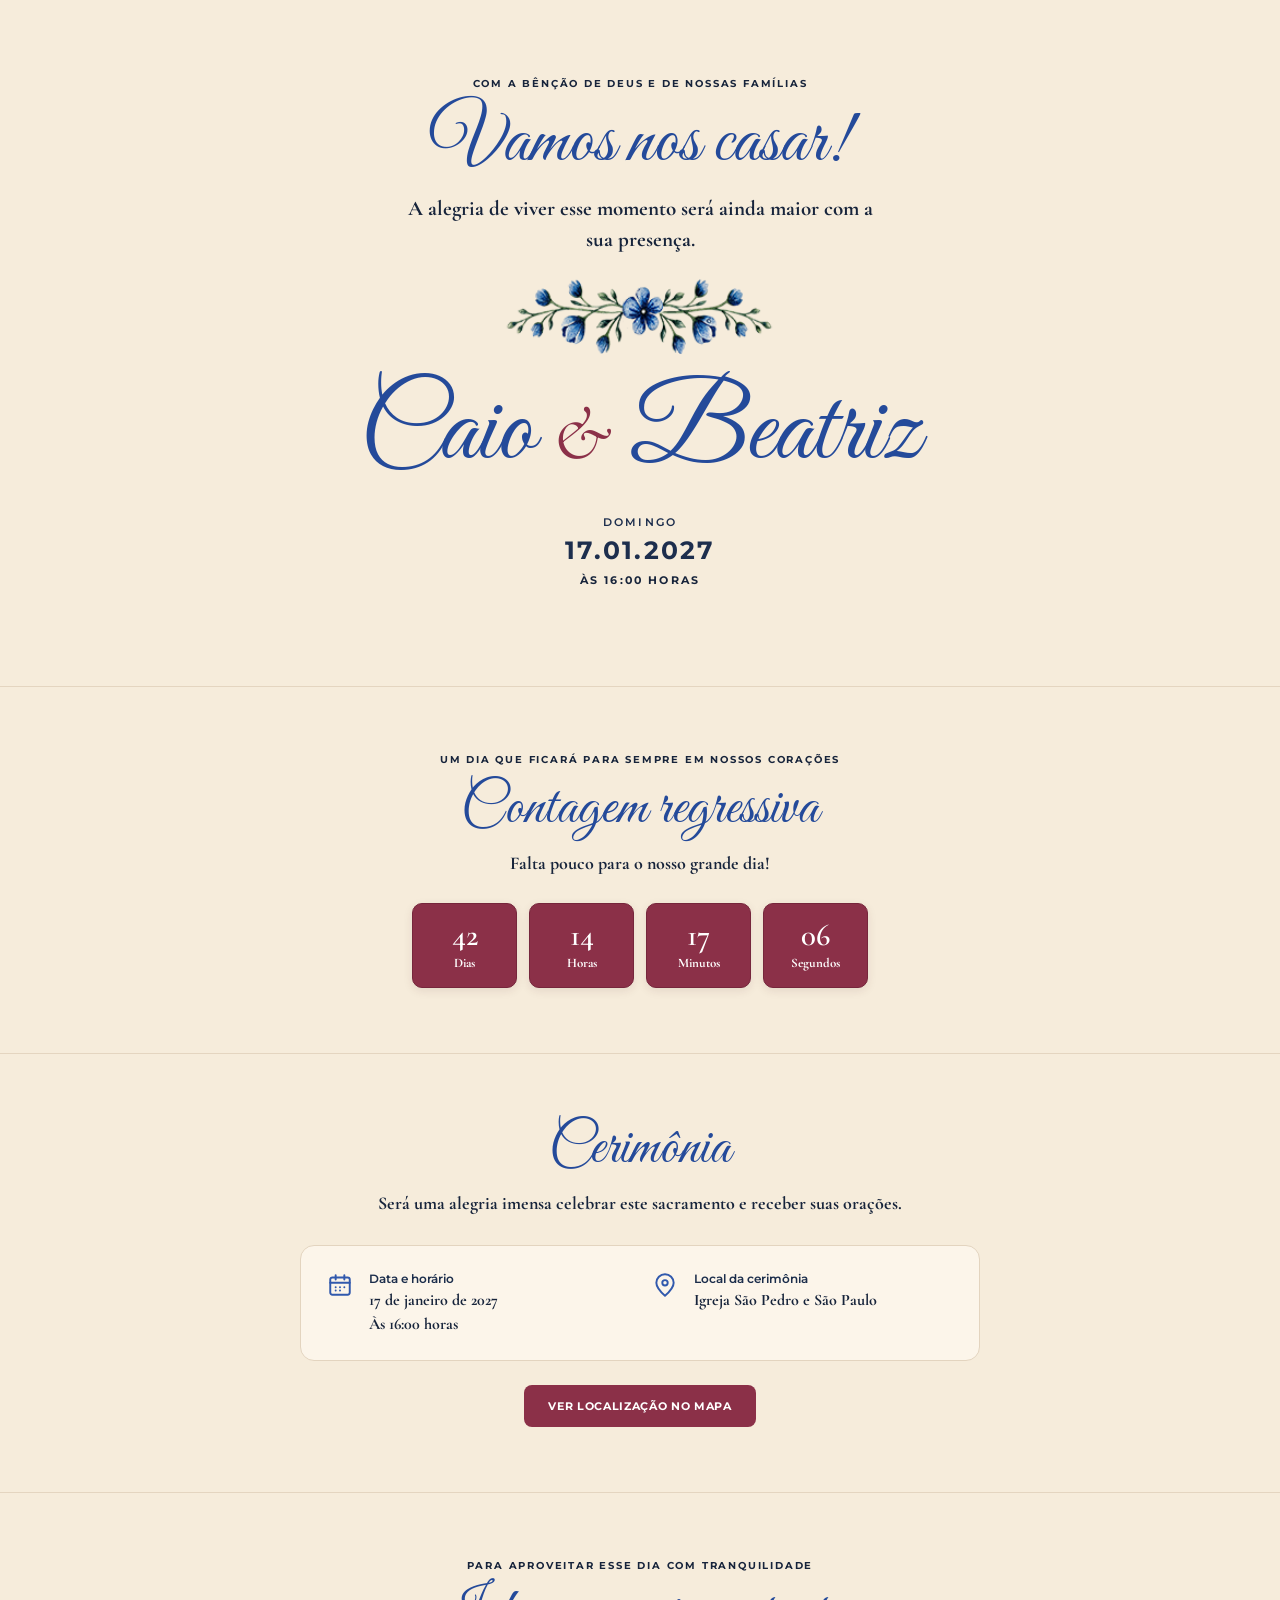
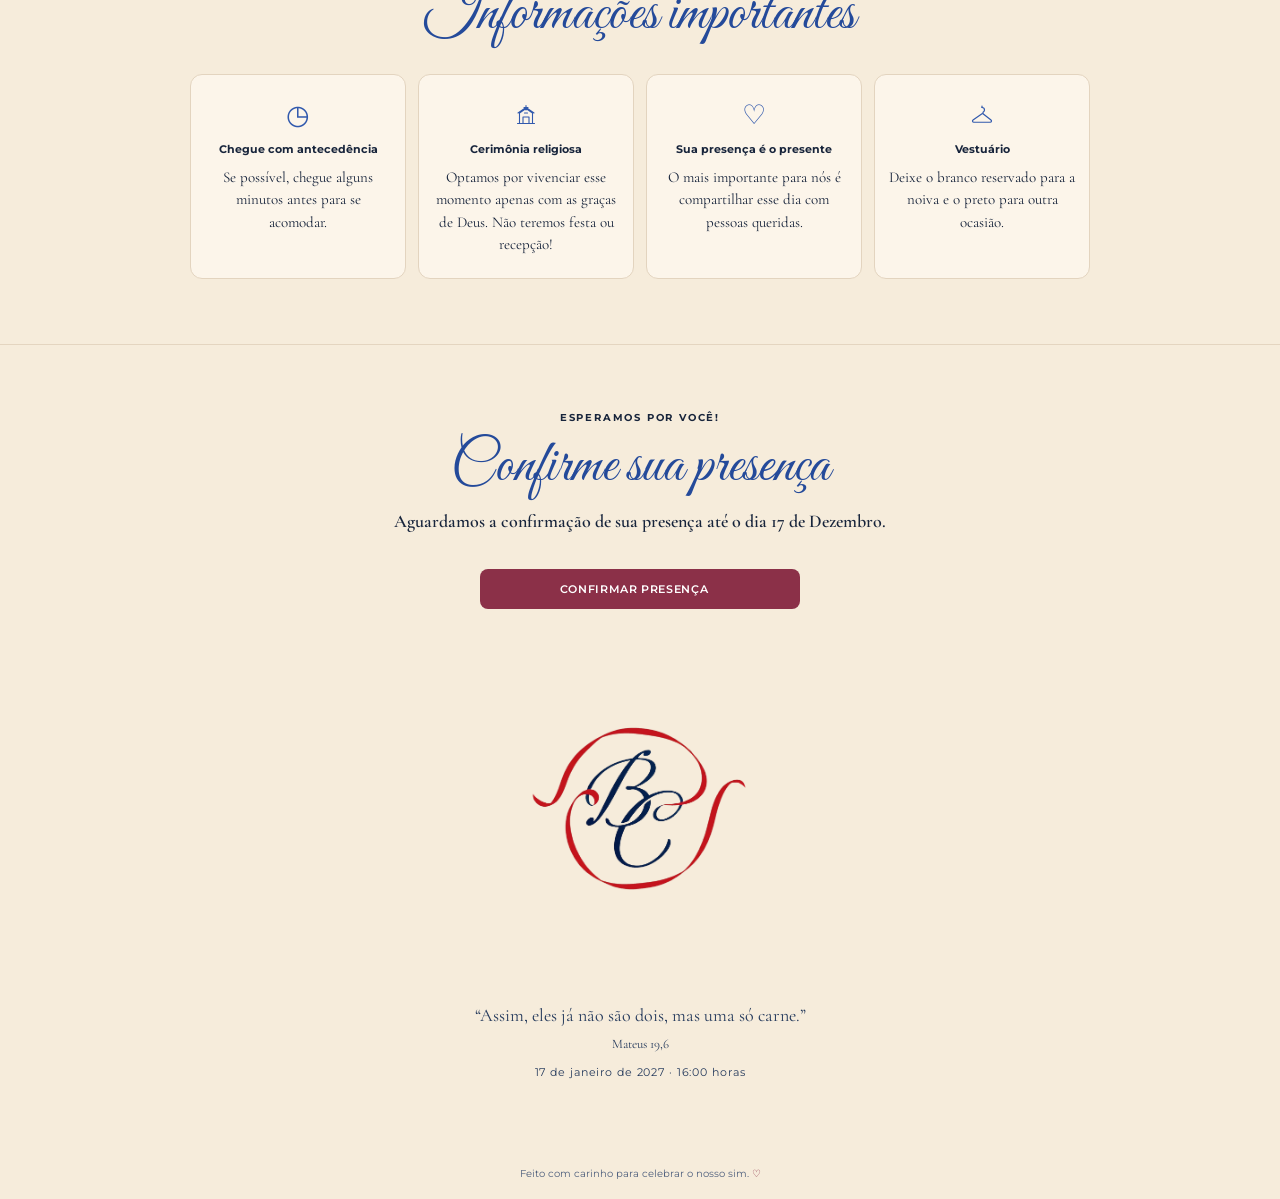
==== commit b5009e4a: "Update index.html" ====
--- a/index.html
+++ b/index.html
@@ -70,10 +70,7 @@
       <p class="section-lead">Aguardamos a confirmação de sua presença até o dia 17 de Dezembro.</p>
       <form id="rsvp-form" class="rsvp-form">
         <button class="primary-button" type="submit">CONFIRMAR PRESENÇA
-          <a> href="https://docs.google.com/forms/d/e/1FAIpQLSfyBePAG5L6mbTvOWnA65iunnndz1fjSqGIhm7T0NJXWZYzGg/viewform?usp=dialog"</a>
-        </button>
-        <button>
-          <a href="https://google.com">Acessar Google</a>
+          <a href="https://docs.google.com/forms/d/e/1FAIpQLSfyBePAG5L6mbTvOWnA65iunnndz1fjSqGIhm7T0NJXWZYzGg/viewform?usp=dialog"></a>
         </button>
       </form>
     </section>      
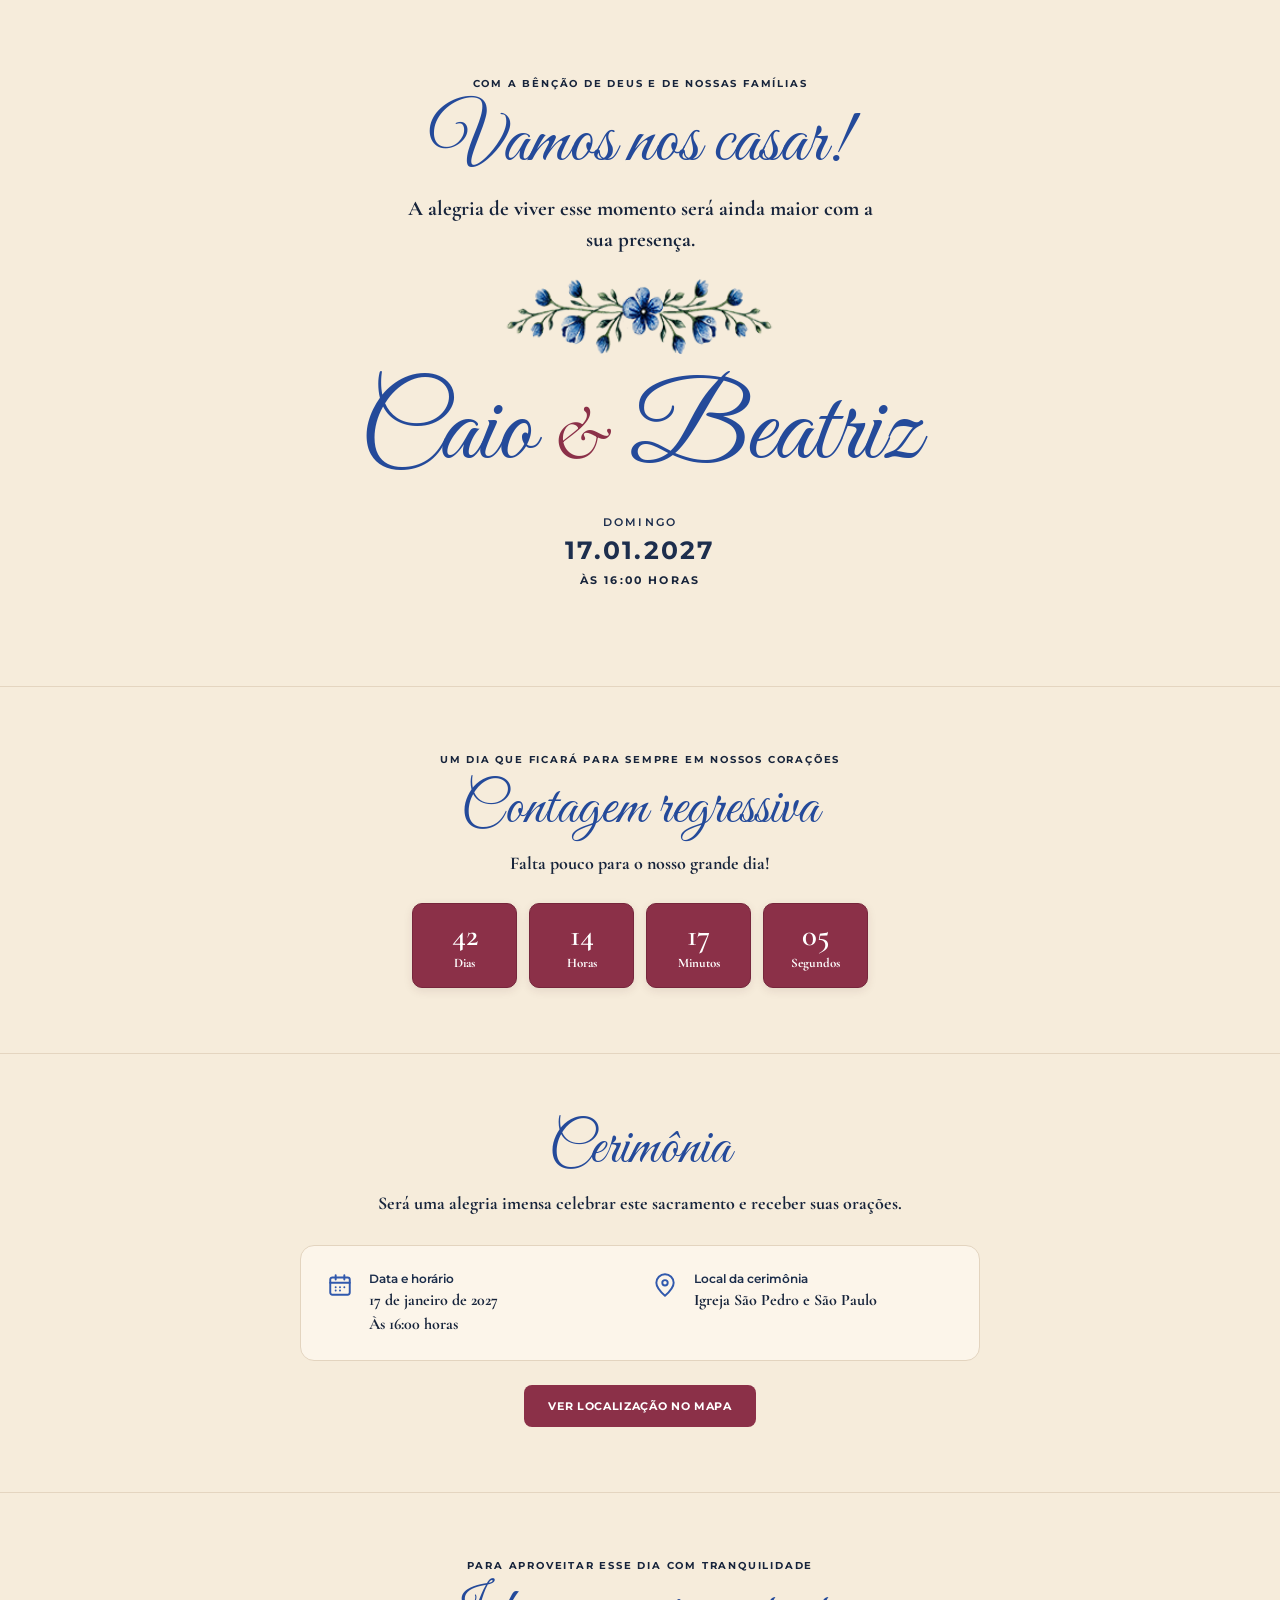
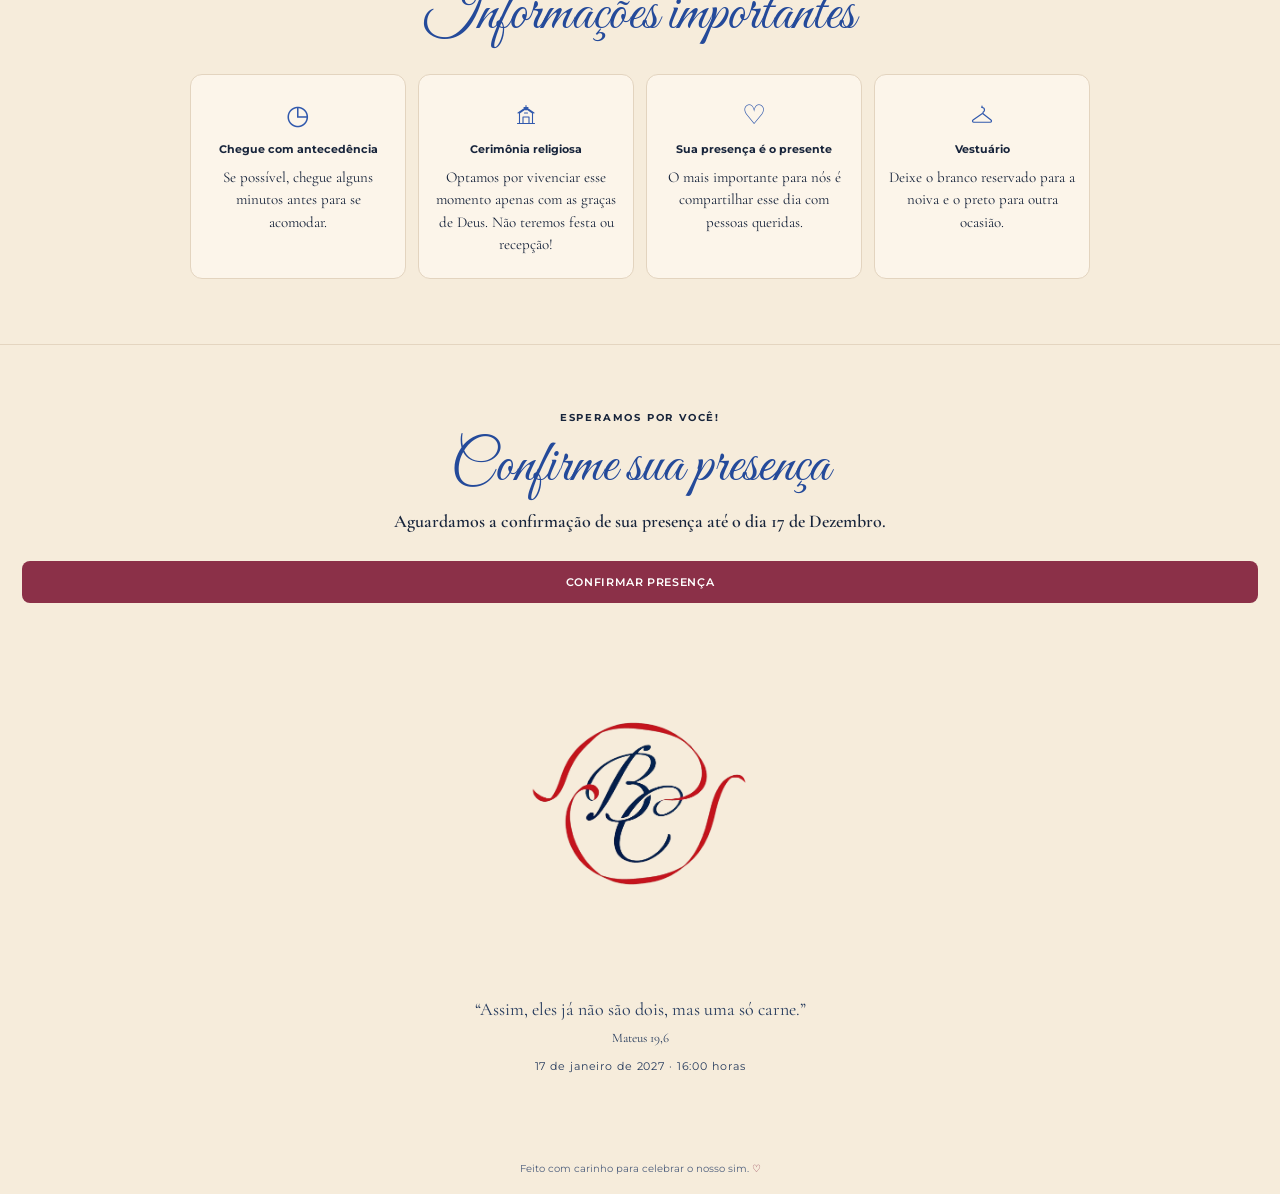
==== commit c4bf414b: "Update index.html" ====
--- a/index.html
+++ b/index.html
@@ -65,15 +65,22 @@
     </section>
 
 <section class="section rsvp-section" id="presenca">
-      <p class="eyebrow emphasis-copy">Esperamos por você!</p>
-      <h2>Confirme sua presença</h2>
-      <p class="section-lead">Aguardamos a confirmação de sua presença até o dia 17 de Dezembro.</p>
-      <form id="rsvp-form" class="rsvp-form">
-        <button class="primary-button" type="submit">CONFIRMAR PRESENÇA
-          <a href="https://docs.google.com/forms/d/e/1FAIpQLSfyBePAG5L6mbTvOWnA65iunnndz1fjSqGIhm7T0NJXWZYzGg/viewform?usp=dialog"></a>
-        </button>
-      </form>
-    </section>      
+  <p class="eyebrow emphasis-copy">Esperamos por você!</p>
+
+  <h2>Confirme sua presença</h2>
+
+  <p class="section-lead">
+    Aguardamos a confirmação de sua presença até o dia 17 de Dezembro.
+  </p>
+
+  <a
+    href="https://docs.google.com/forms/d/e/1FAIpQLSfyBePAG5L6mbTvOWnA65iunnndz1fjSqGIhm7T0NJXWZYzGg/viewform?usp=dialog"
+    class="primary-button"
+    target="_blank"
+    rel="noopener noreferrer">
+    CONFIRMAR PRESENÇA
+  </a>
+</section>
 
     <div class="monogram-placeholder monogram-after-rsvp"><img src="monograma.png" alt="Monograma de Caio e Beatriz"></div>
 
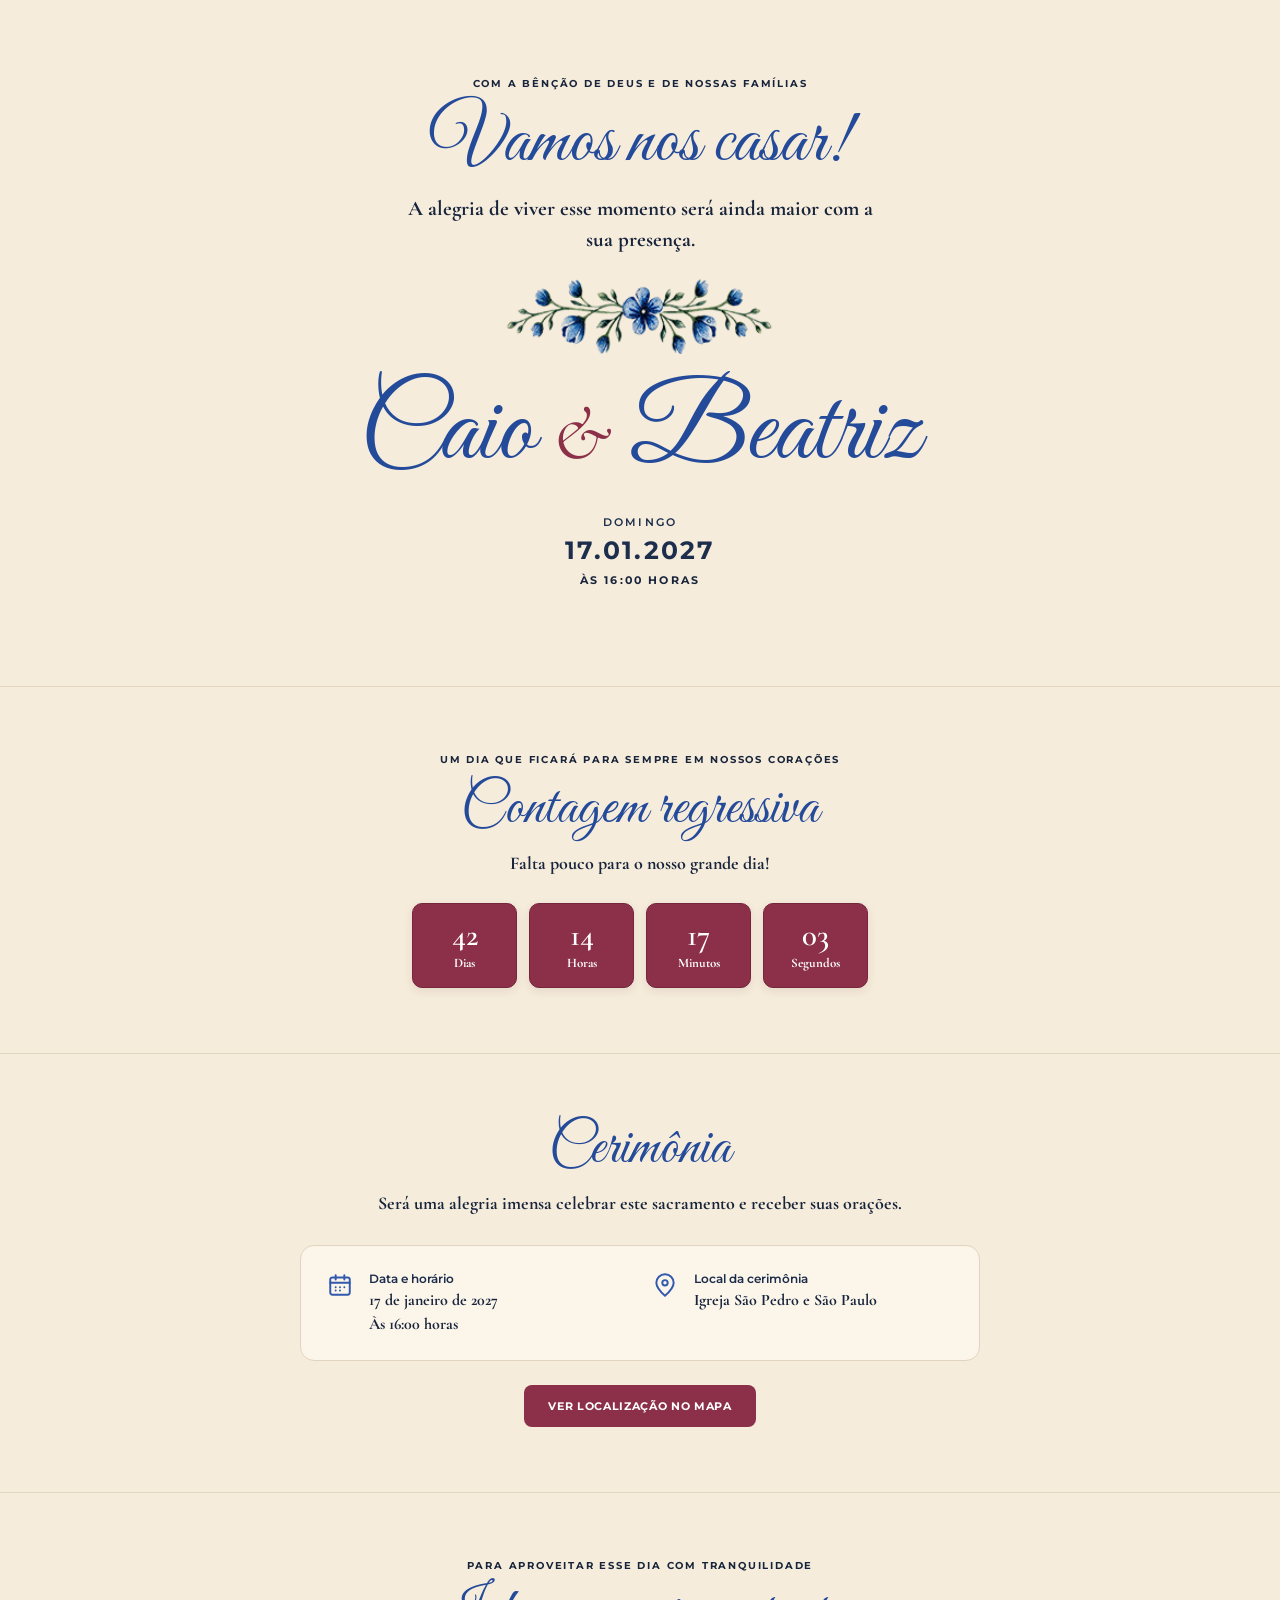
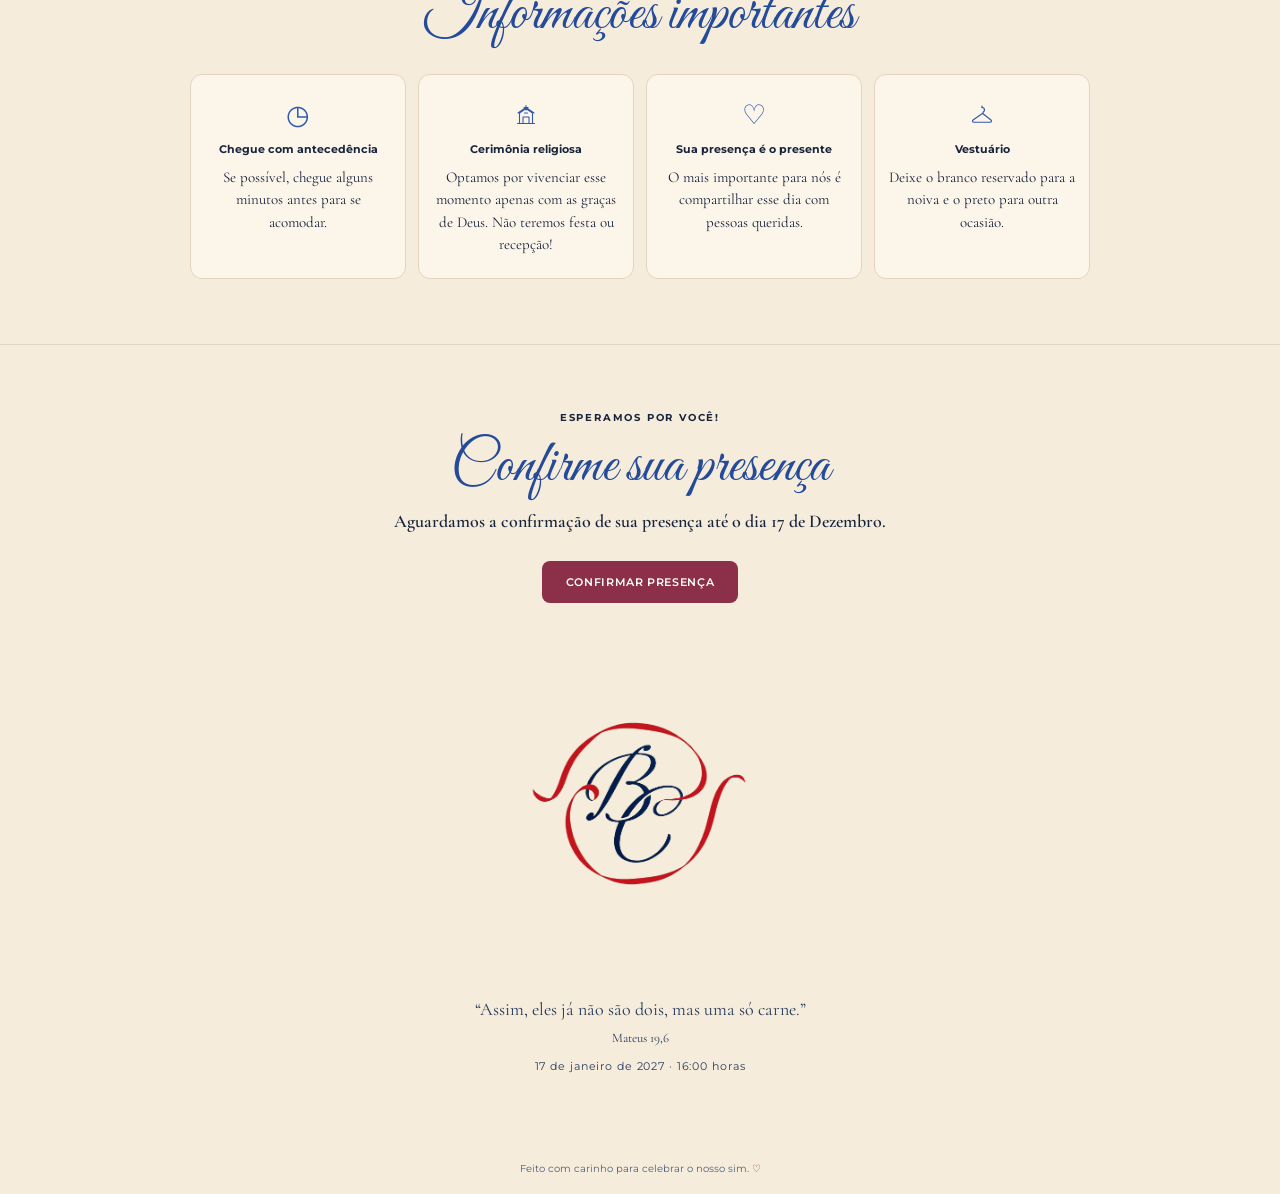
==== commit 9ff7e358: "Update index.html" ====
--- a/index.html
+++ b/index.html
@@ -77,7 +77,8 @@
     href="https://docs.google.com/forms/d/e/1FAIpQLSfyBePAG5L6mbTvOWnA65iunnndz1fjSqGIhm7T0NJXWZYzGg/viewform?usp=dialog"
     class="primary-button"
     target="_blank"
-    rel="noopener noreferrer">
+    rel="noopener noreferrer"
+    style="display: inline-flex; align-items: center; justify-content: center; width: auto; max-width: 100%; box-sizing: border-box; text-decoration: none; cursor: pointer;">
     CONFIRMAR PRESENÇA
   </a>
 </section>
